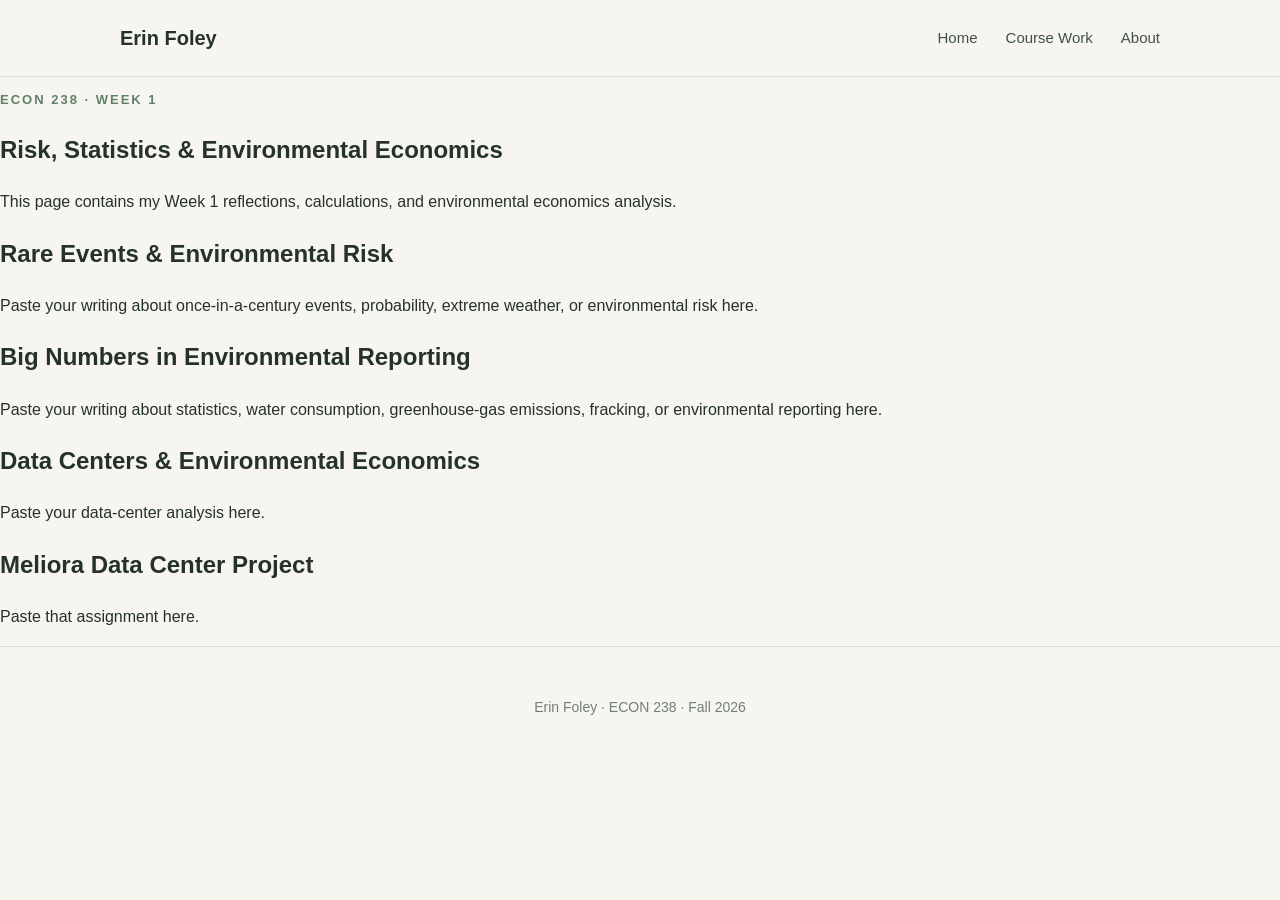
==== week1.html @ 5ec16587 "Create week1.html" ====
<!DOCTYPE html>
<html lang="en">
<head>
    <meta charset="UTF-8">
    <meta name="viewport" content="width=device-width, initial-scale=1.0">
    <title>Week 1 | ECON 238 Portfolio</title>
    <link rel="stylesheet" href="style.css">
</head>

<body>

<header>
    <nav class="navbar">
        <div class="logo">Erin Foley</div>

        <div class="nav-links">
            <a href="index.html">Home</a>
            <a href="index.html#work">Course Work</a>
            <a href="index.html#about">About</a>
        </div>
    </nav>
</header>

<main class="week-page">

    <section class="week-header">
        <p class="course-label">ECON 238 · WEEK 1</p>

        <h1>Risk, Statistics & Environmental Economics</h1>

        <p>
            This page contains my Week 1 reflections, calculations,
            and environmental economics analysis.
        </p>
    </section>


    <section class="assignment-section">

        <h2>Rare Events & Environmental Risk</h2>

        <p>
            Paste your writing about once-in-a-century events,
            probability, extreme weather, or environmental risk here.
        </p>

    </section>


    <section class="assignment-section" id="big-numbers">

        <h2>Big Numbers in Environmental Reporting</h2>

        <p>
            Paste your writing about statistics, water consumption,
            greenhouse-gas emissions, fracking, or environmental
            reporting here.
        </p>

    </section>


    <section class="assignment-section" id="data-centers">

        <h2>Data Centers & Environmental Economics</h2>

        <p>
            Paste your data-center analysis here.
        </p>

    </section>


    <section class="assignment-section">

        <h2>Meliora Data Center Project</h2>

        <p>
            Paste that assignment here.
        </p>

    </section>

</main>


<footer>
    <p>Erin Foley · ECON 238 · Fall 2026</p>
</footer>

</body>
</html>
---- style.css ----
/* ---------- BASIC SETUP ---------- */

* {
    box-sizing: border-box;
}

html {
    scroll-behavior: smooth;
}

body {
    margin: 0;
    font-family: Arial, Helvetica, sans-serif;
    background-color: #f7f5ef;
    color: #24322a;
    line-height: 1.6;
}


/* ---------- NAVIGATION ---------- */

header {
    border-bottom: 1px solid #d9ddd5;
    background-color: #f7f5ef;
}

.navbar {
    max-width: 1100px;
    margin: auto;
    padding: 22px 30px;

    display: flex;
    justify-content: space-between;
    align-items: center;
}

.logo {
    font-size: 20px;
    font-weight: bold;
}

.nav-links {
    display: flex;
    gap: 28px;
}

.nav-links a {
    text-decoration: none;
    color: #405247;
    font-size: 15px;
}

.nav-links a:hover {
    color: #1f5135;
}


/* ---------- HERO ---------- */

.hero {
    max-width: 1100px;
    margin: auto;

    padding: 120px 30px 140px 30px;
}

.course-label,
.section-label,
.card-label {
    color: #60806b;
    font-size: 13px;
    font-weight: bold;
    letter-spacing: 2px;
}

.hero h1 {
    max-width: 800px;

    margin: 15px 0 25px 0;

    font-family: Georgia, serif;
    font-size: 72px;
    line-height: 1.05;

    color: #183b29;
}

.hero h1 span {
    color: #718b76;
}

.hero-description {
    max-width: 620px;

    font-size: 20px;
    color: #57645b;

    margin-bottom: 35px;
}

.button {
    display: inline-block;

    background-color: #28533b;
    color: white;

    padding: 13px 24px;

    border-radius: 6px;

    text-decoration: none;
}

.button:hover {
    background-color: #183b29;
}


/* ---------- COURSE WORK ---------- */

.work-section {
    background-color: #eef1e9;

    padding: 100px 30px;
}

.work-section > h2,
.work-section > p,
.card-grid {
    max-width: 1100px;
    margin-left: auto;
    margin-right: auto;
}

.work-section h2,
.about-section h2 {
    font-family: Georgia, serif;
    font-size: 42px;
    color: #183b29;

    margin-top: 5px;
    margin-bottom: 10px;
}

.section-description {
    color: #5e6860;
    margin-bottom: 45px;
}


/* ---------- CARDS ---------- */

.card-grid {
    display: grid;

    grid-template-columns: repeat(3, 1fr);

    gap: 22px;
}

.card {
    background-color: white;

    padding: 30px;

    border-radius: 10px;

    border: 1px solid #dfe4dc;

    transition: transform 0.2s ease;
}

.card:hover {
    transform: translateY(-4px);
}

.card h3 {
    font-family: Georgia, serif;

    font-size: 24px;
    line-height: 1.25;

    color: #23462f;
}

.card p {
    color: #5e6860;
}

.card a {
    color: #2c6242;

    font-weight: bold;
    text-decoration: none;
}


/* ---------- ABOUT ---------- */

.about-section {
    max-width: 850px;

    margin: auto;

    padding: 110px 30px;
}

.about-section p {
    font-size: 18px;
    color: #57645b;
}


/* ---------- FOOTER ---------- */

footer {
    border-top: 1px solid #d9ddd5;

    text-align: center;

    padding: 35px;

    color: #718077;

    font-size: 14px;
}


/* ---------- MOBILE ---------- */

@media (max-width: 750px) {

    .navbar {
        flex-direction: column;
        gap: 15px;
    }

    .nav-links {
        gap: 15px;
        flex-wrap: wrap;
        justify-content: center;
    }

    .hero {
        padding-top: 80px;
    }

    .hero h1 {
        font-size: 46px;
    }

    .card-grid {
        grid-template-columns: 1fr;
    }
}
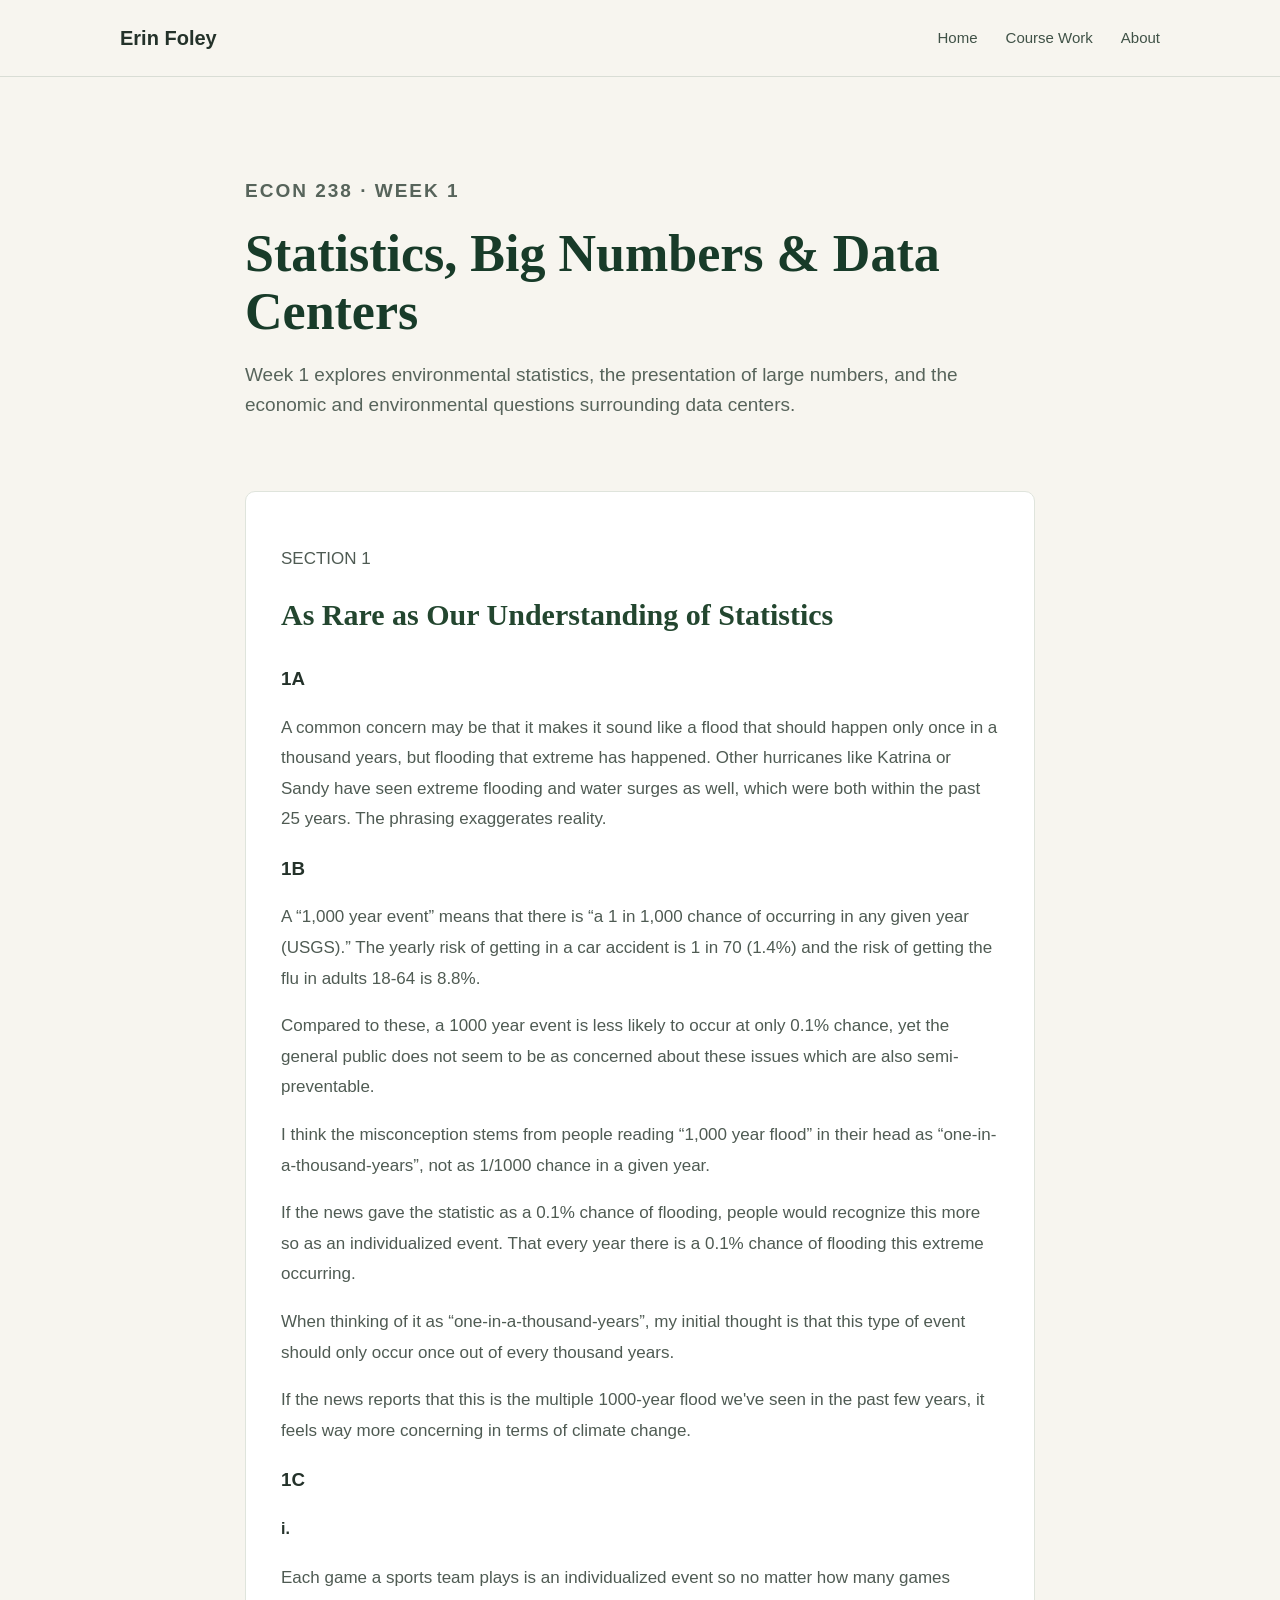
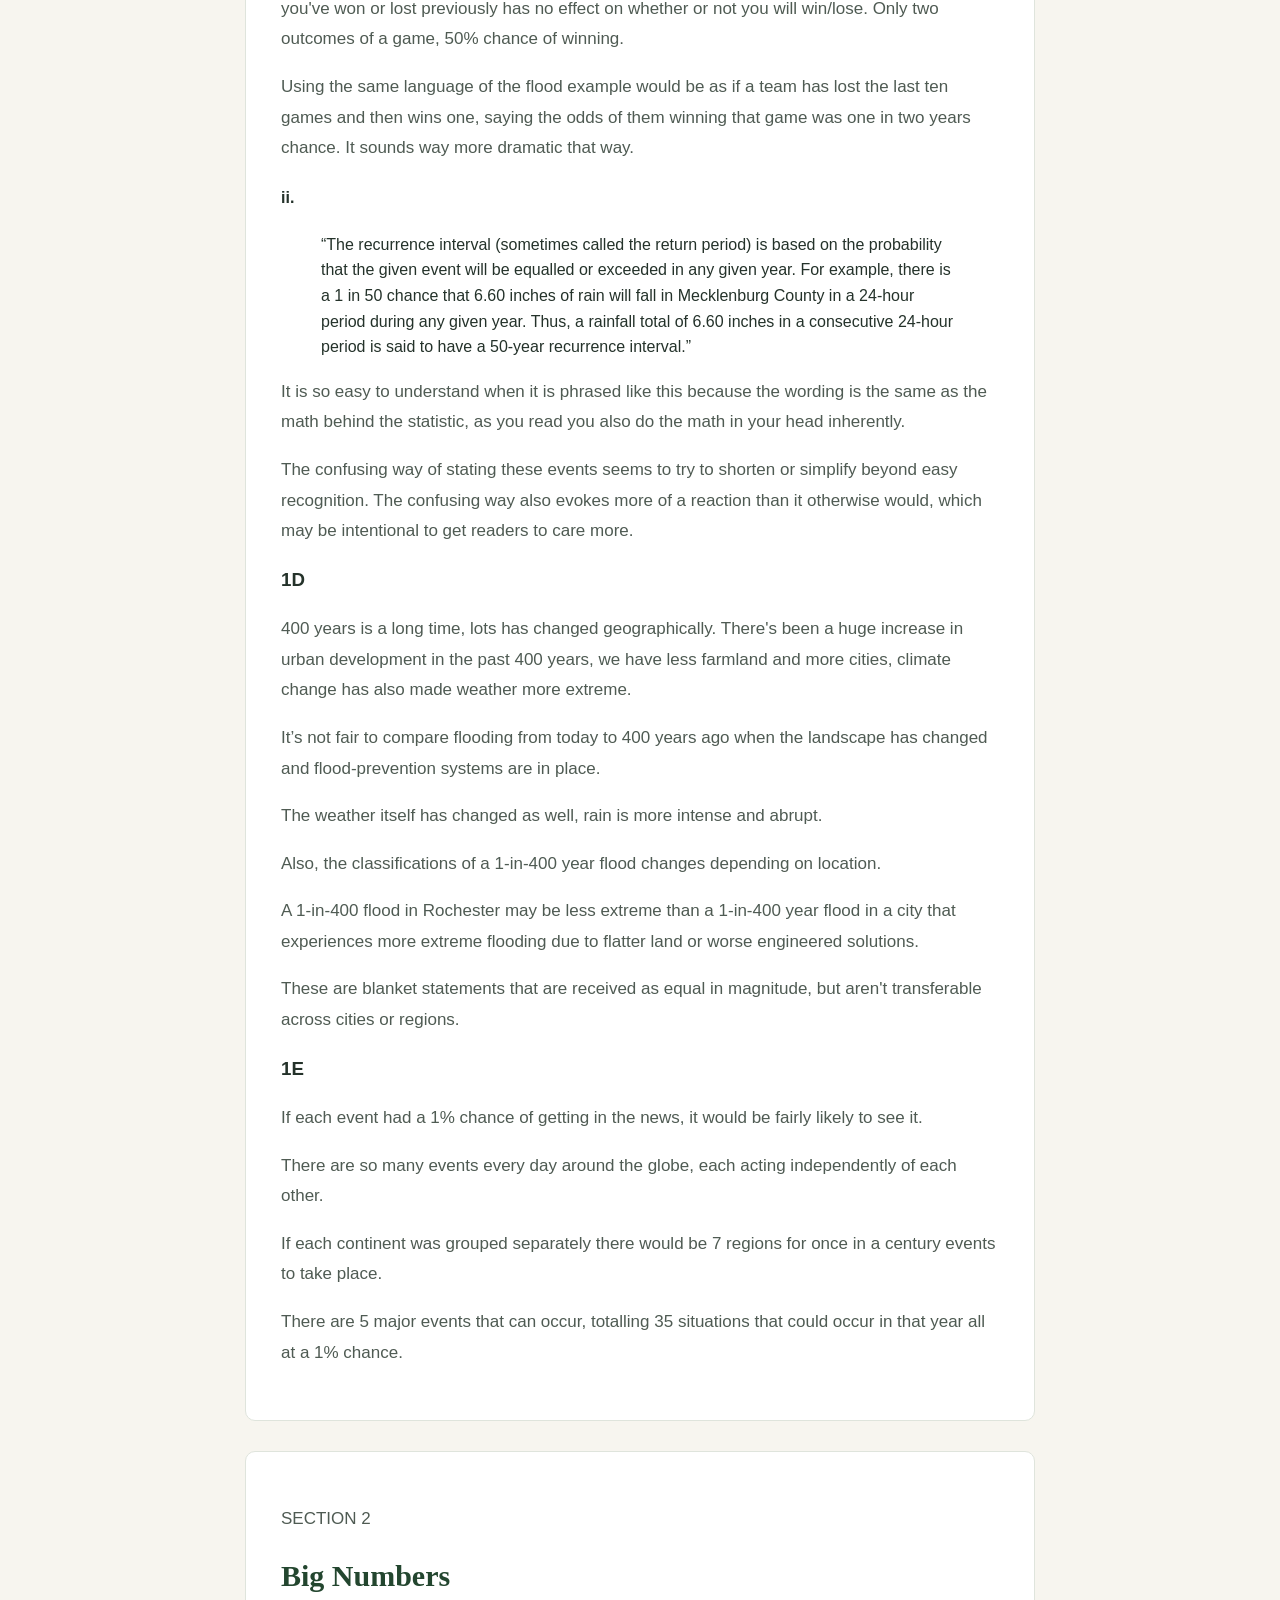
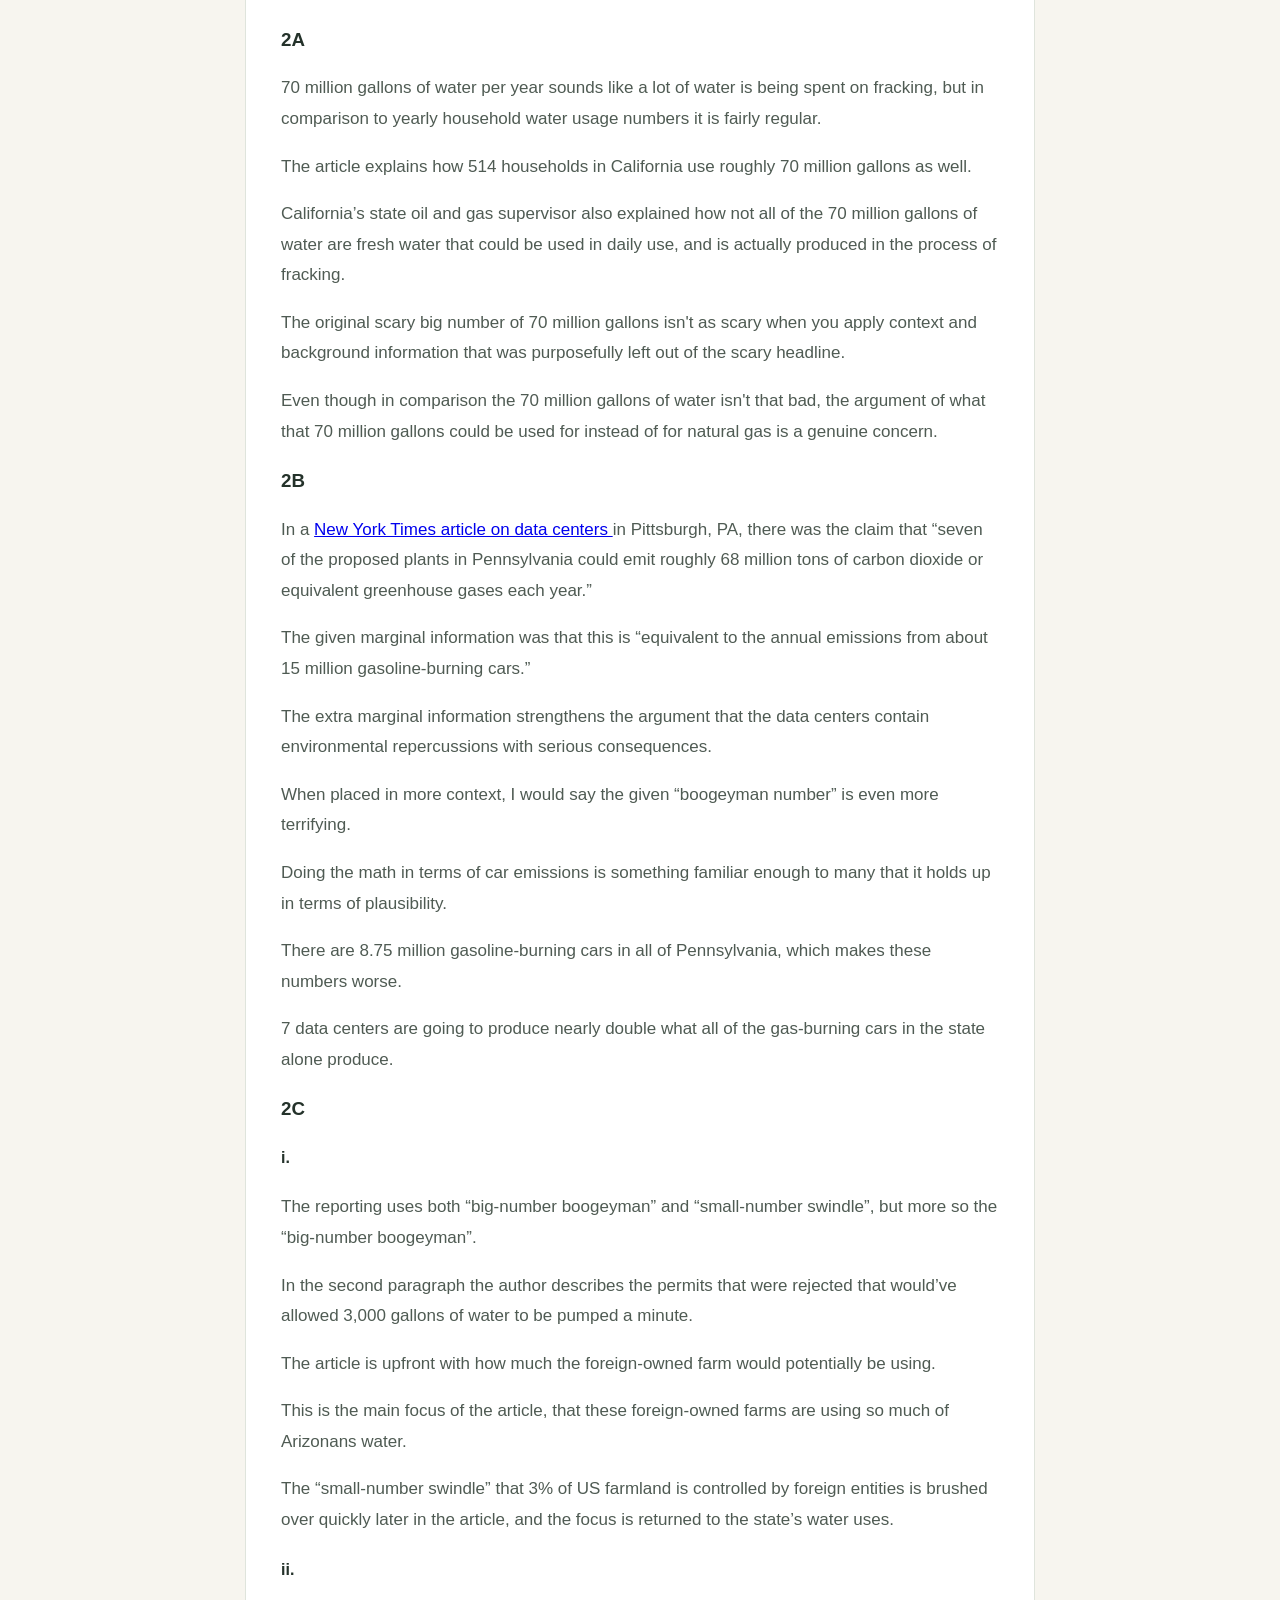
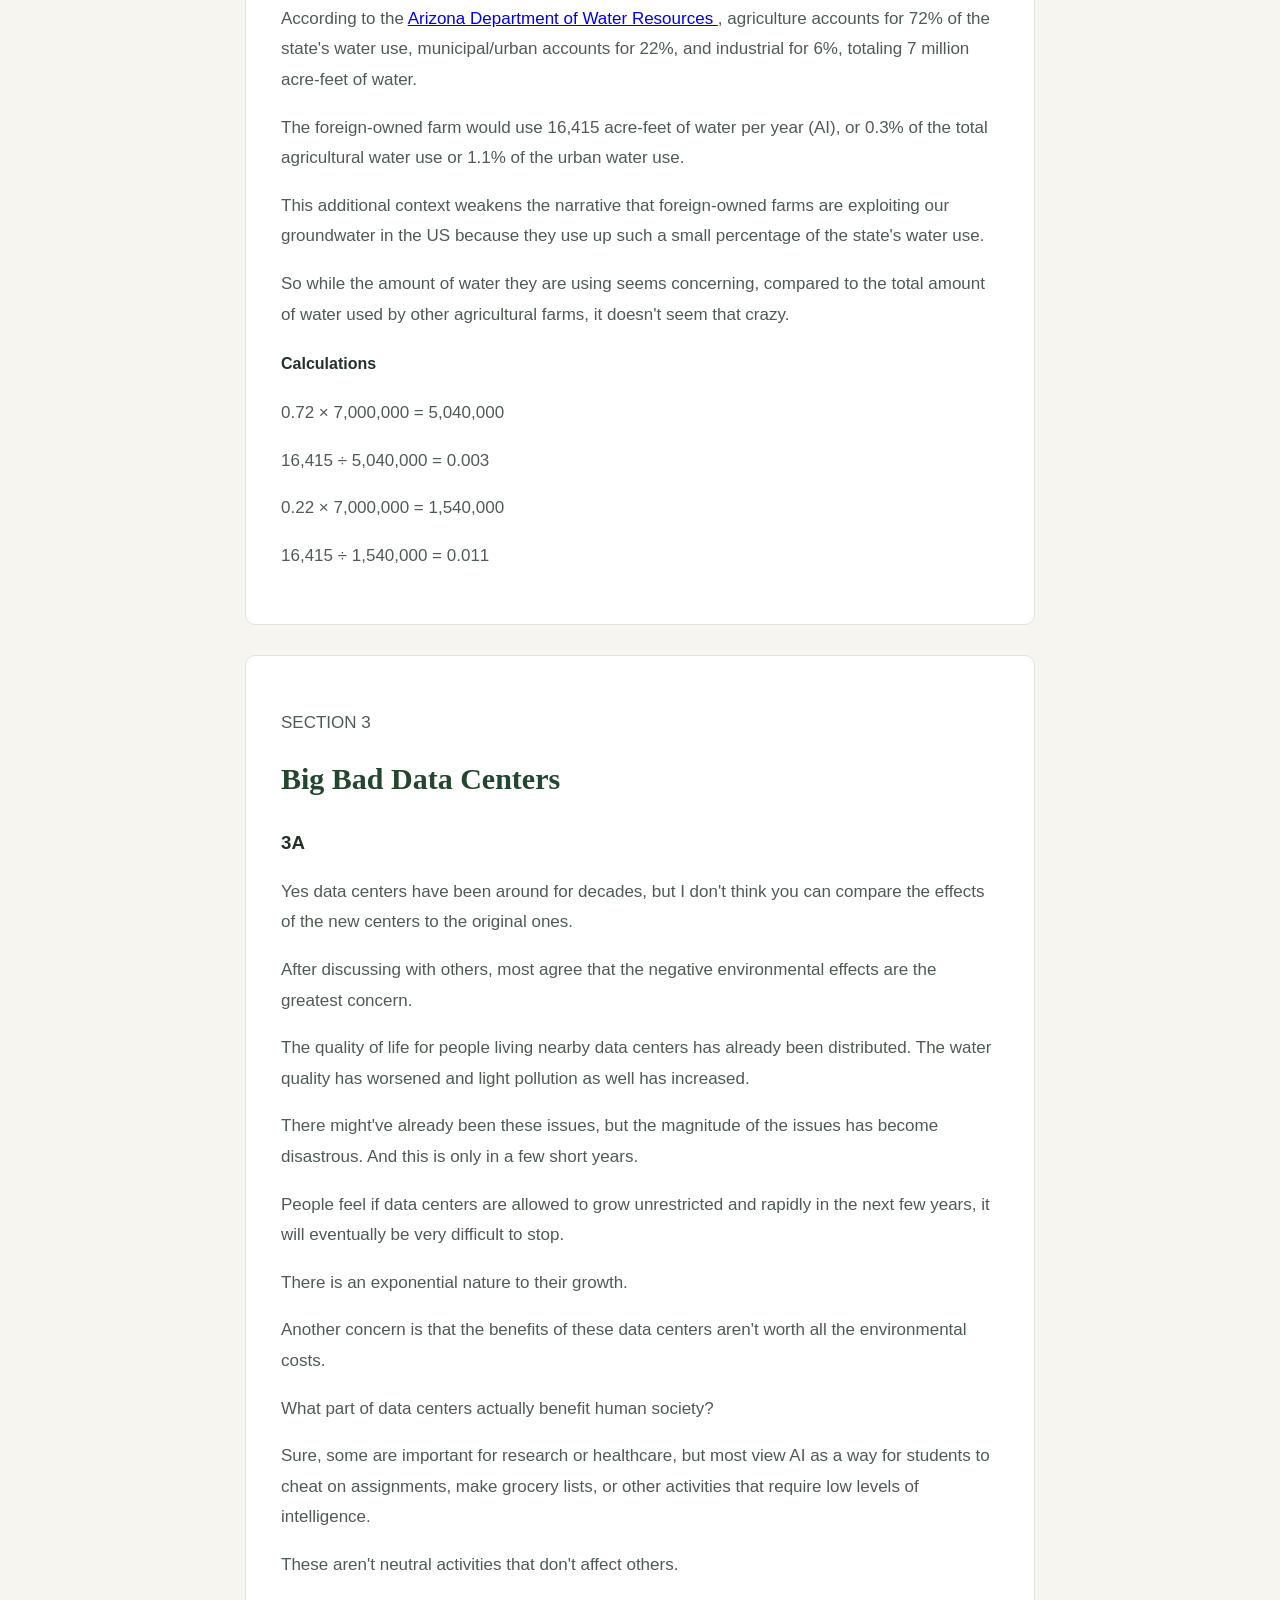
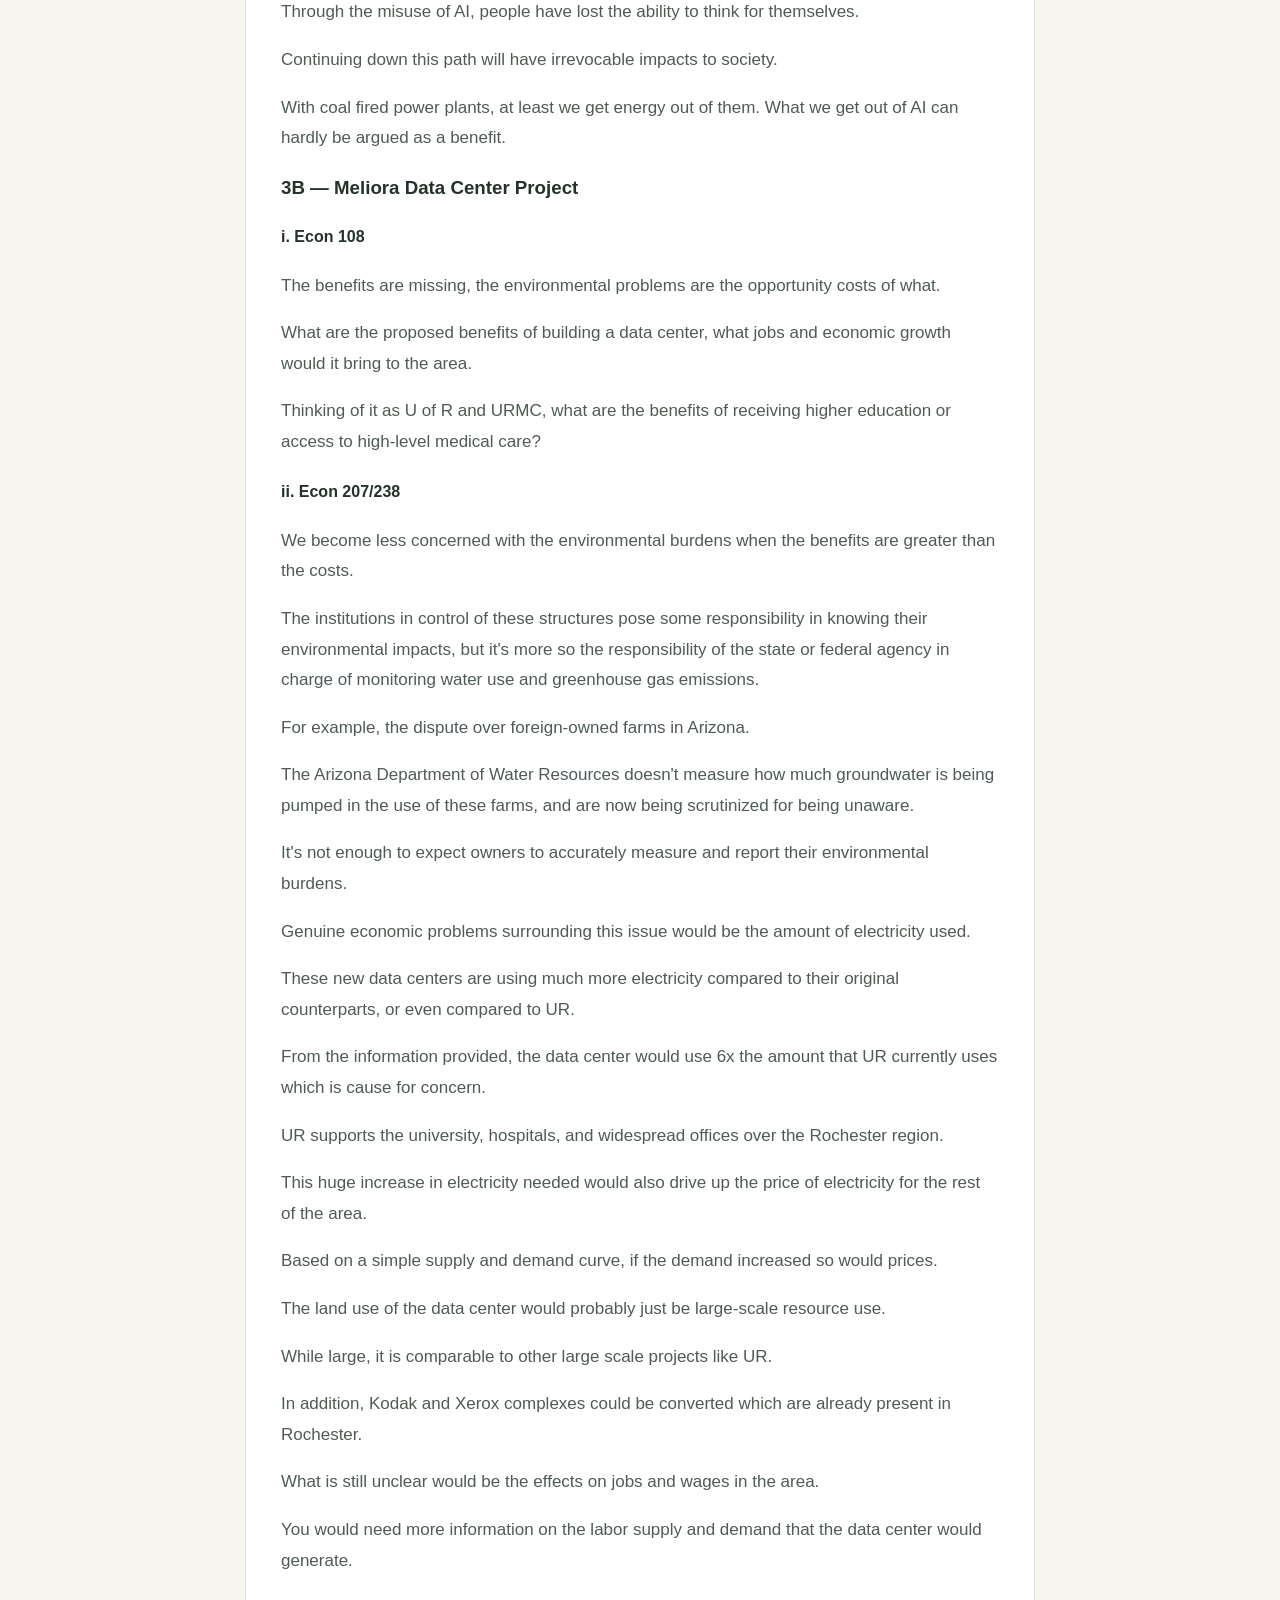
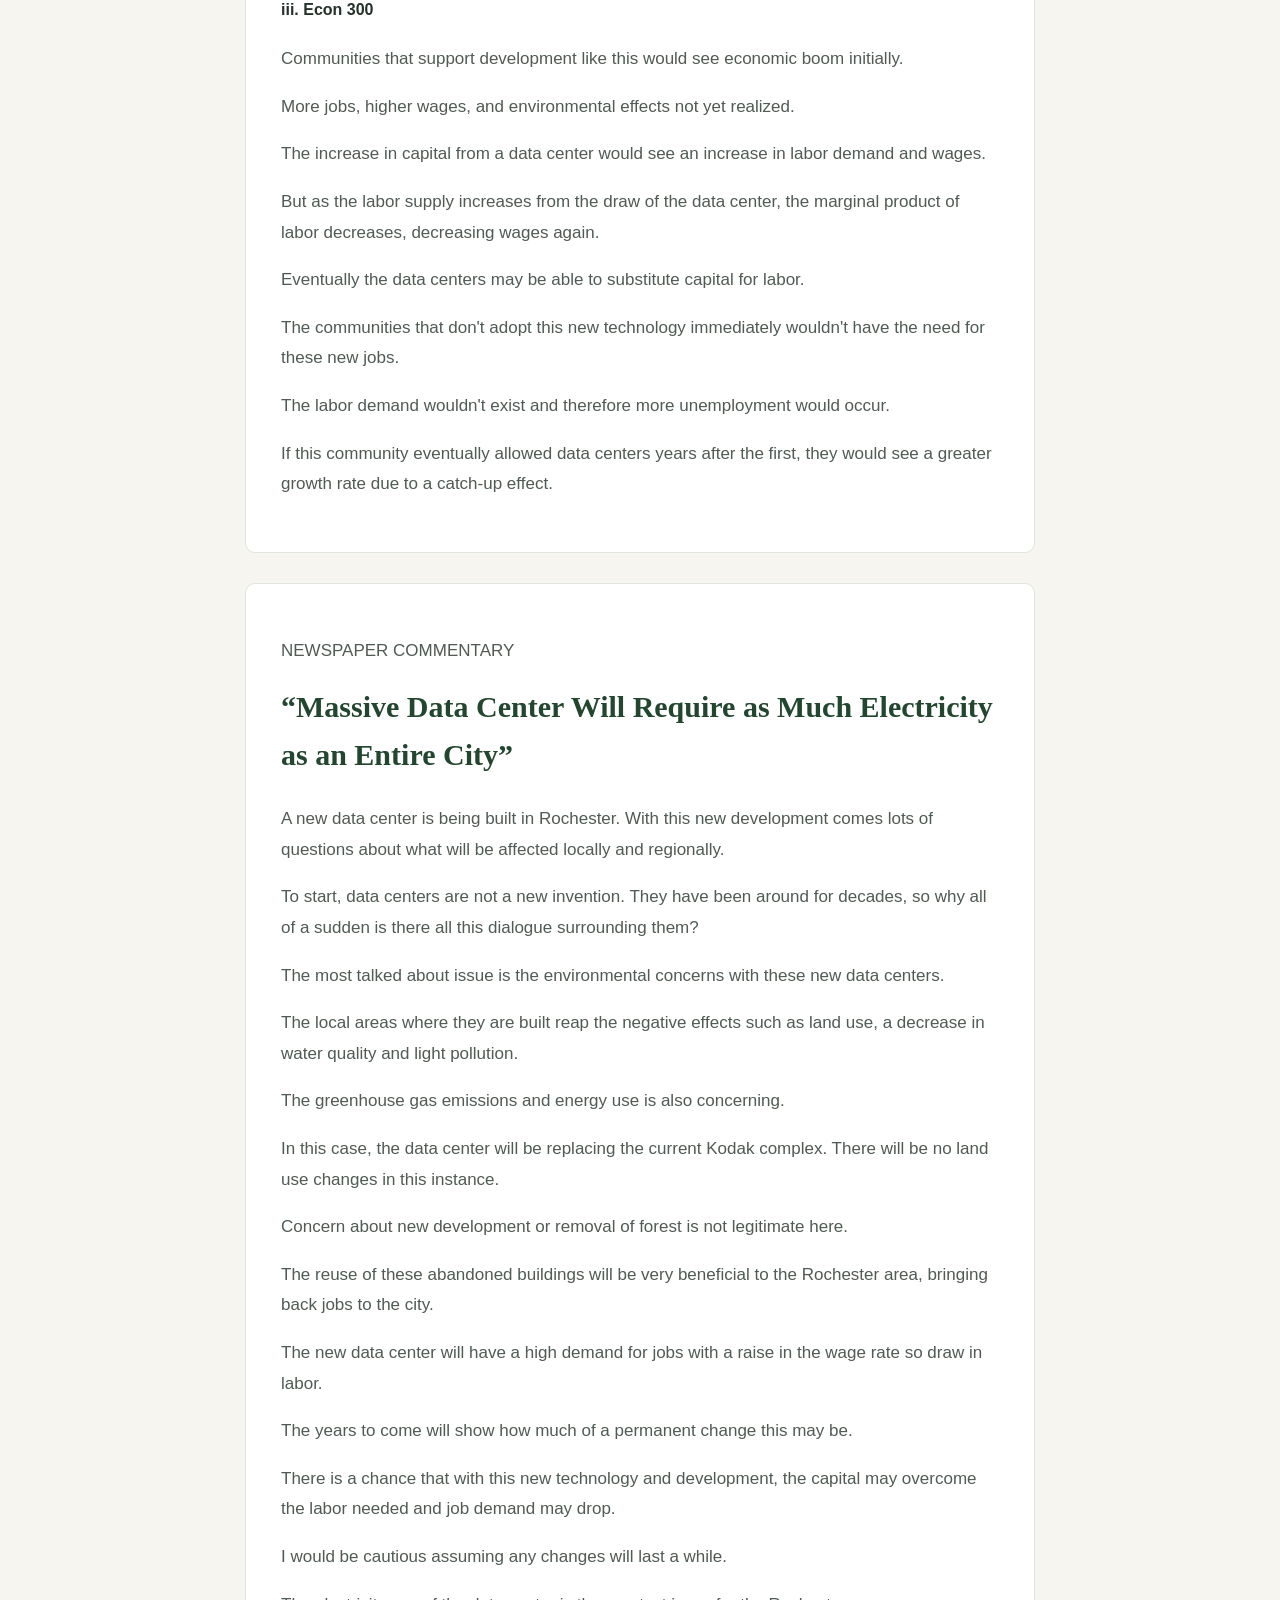
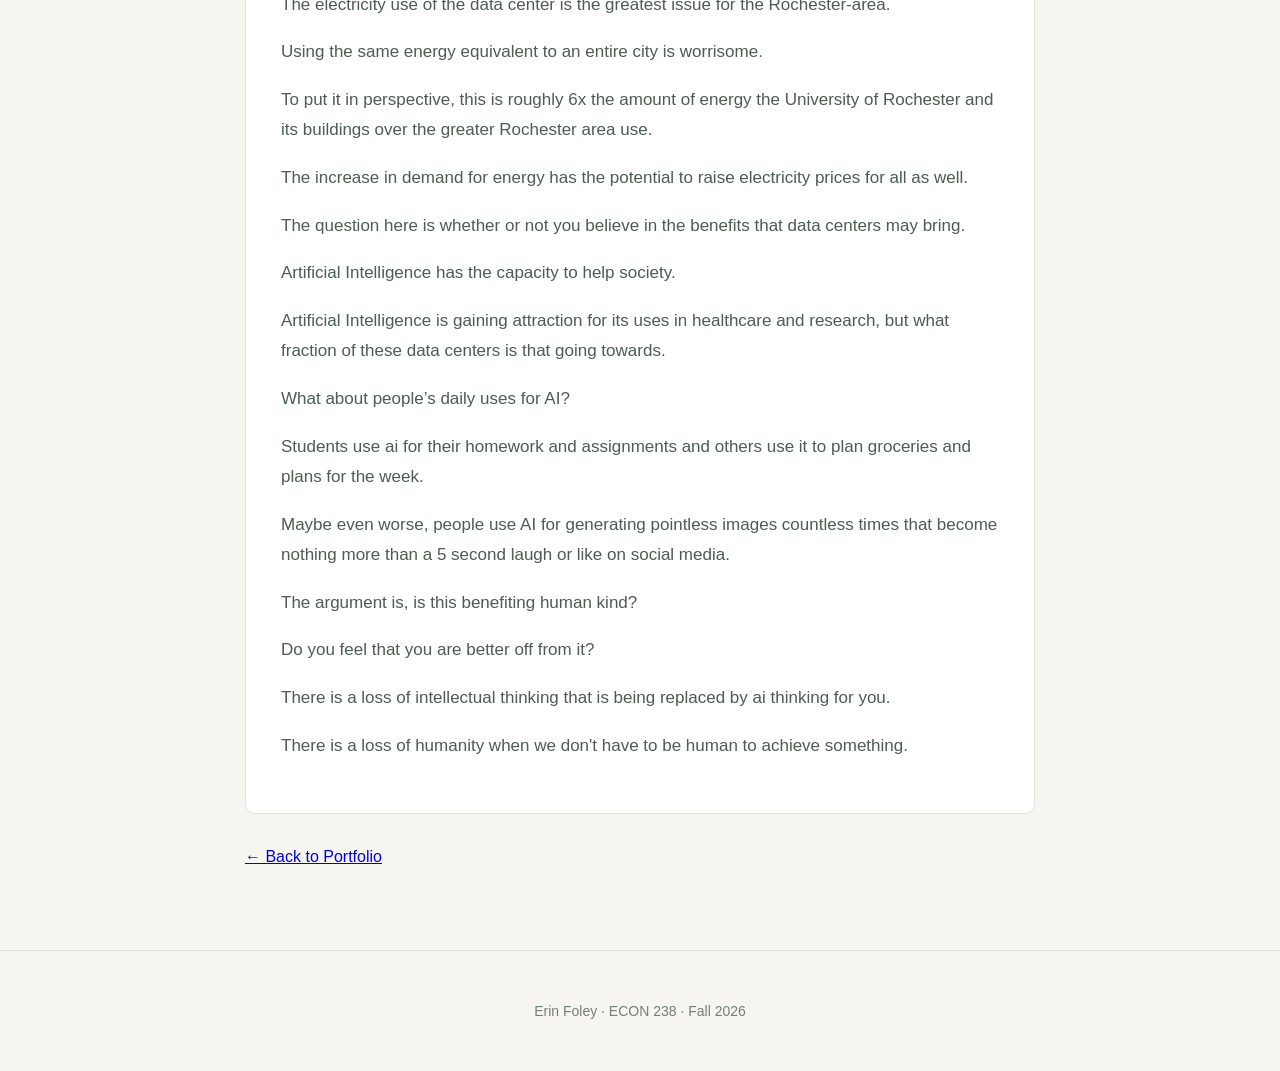
==== commit 11c47170: "week1.html" ====
--- a/week1.html
+++ b/week1.html
@@ -1,9 +1,12 @@
 <!DOCTYPE html>
 <html lang="en">
+
 <head>
     <meta charset="UTF-8">
     <meta name="viewport" content="width=device-width, initial-scale=1.0">
+
     <title>Week 1 | ECON 238 Portfolio</title>
+
     <link rel="stylesheet" href="style.css">
 </head>
 
@@ -11,81 +14,783 @@
 
 <header>
     <nav class="navbar">
-        <div class="logo">Erin Foley</div>
+
+        <div class="logo">
+            Erin Foley
+        </div>
 
         <div class="nav-links">
             <a href="index.html">Home</a>
             <a href="index.html#work">Course Work</a>
             <a href="index.html#about">About</a>
         </div>
+
     </nav>
 </header>
 
+
 <main class="week-page">
 
+    <!-- WEEK HEADER -->
+
     <section class="week-header">
-        <p class="course-label">ECON 238 · WEEK 1</p>
-
-        <h1>Risk, Statistics & Environmental Economics</h1>
-
-        <p>
-            This page contains my Week 1 reflections, calculations,
-            and environmental economics analysis.
-        </p>
+
+        <p class="course-label">
+            ECON 238 · WEEK 1
+        </p>
+
+        <h1>
+            Statistics, Big Numbers & Data Centers
+        </h1>
+
+        <p>
+            Week 1 explores environmental statistics, the presentation of
+            large numbers, and the economic and environmental questions
+            surrounding data centers.
+        </p>
+
     </section>
 
 
-    <section class="assignment-section">
-
-        <h2>Rare Events & Environmental Risk</h2>
-
-        <p>
-            Paste your writing about once-in-a-century events,
-            probability, extreme weather, or environmental risk here.
+    <!-- SECTION 1 -->
+
+    <section class="assignment-section" id="section-1">
+
+        <p class="assignment-label">SECTION 1</p>
+
+        <h2>
+            As Rare as Our Understanding of Statistics
+        </h2>
+
+
+        <h3>1A</h3>
+
+        <p>
+            A common concern may be that it makes it sound like a flood that
+            should happen only once in a thousand years, but flooding that
+            extreme has happened. Other hurricanes like Katrina or Sandy have
+            seen extreme flooding and water surges as well, which were both
+            within the past 25 years. The phrasing exaggerates reality.
+        </p>
+
+
+        <h3>1B</h3>
+
+        <p>
+            A “1,000 year event” means that there is “a 1 in 1,000 chance of
+            occurring in any given year (USGS).” The yearly risk of getting in
+            a car accident is 1 in 70 (1.4%) and the risk of getting the flu in
+            adults 18-64 is 8.8%.
+        </p>
+
+        <p>
+            Compared to these, a 1000 year event is less likely to occur at
+            only 0.1% chance, yet the general public does not seem to be as
+            concerned about these issues which are also semi-preventable.
+        </p>
+
+        <p>
+            I think the misconception stems from people reading “1,000 year
+            flood” in their head as “one-in-a-thousand-years”, not as 1/1000
+            chance in a given year.
+        </p>
+
+        <p>
+            If the news gave the statistic as a 0.1% chance of flooding, people
+            would recognize this more so as an individualized event. That every
+            year there is a 0.1% chance of flooding this extreme occurring.
+        </p>
+
+        <p>
+            When thinking of it as “one-in-a-thousand-years”, my initial
+            thought is that this type of event should only occur once out of
+            every thousand years.
+        </p>
+
+        <p>
+            If the news reports that this is the multiple 1000-year flood we've
+            seen in the past few years, it feels way more concerning in terms
+            of climate change.
+        </p>
+
+
+        <h3>1C</h3>
+
+
+        <h4>i.</h4>
+
+        <p>
+            Each game a sports team plays is an individualized event so no
+            matter how many games you've won or lost previously has no effect
+            on whether or not you will win/lose. Only two outcomes of a game,
+            50% chance of winning.
+        </p>
+
+        <p>
+            Using the same language of the flood example would be as if a team
+            has lost the last ten games and then wins one, saying the odds of
+            them winning that game was one in two years chance. It sounds way
+            more dramatic that way.
+        </p>
+
+
+        <h4>ii.</h4>
+
+        <blockquote>
+            “The recurrence interval (sometimes called the return period) is
+            based on the probability that the given event will be equalled or
+            exceeded in any given year. For example, there is a 1 in 50 chance
+            that 6.60 inches of rain will fall in Mecklenburg County in a
+            24-hour period during any given year. Thus, a rainfall total of
+            6.60 inches in a consecutive 24-hour period is said to have a
+            50-year recurrence interval.”
+        </blockquote>
+
+        <p>
+            It is so easy to understand when it is phrased like this because
+            the wording is the same as the math behind the statistic, as you
+            read you also do the math in your head inherently.
+        </p>
+
+        <p>
+            The confusing way of stating these events seems to try to shorten
+            or simplify beyond easy recognition. The confusing way also evokes
+            more of a reaction than it otherwise would, which may be
+            intentional to get readers to care more.
+        </p>
+
+
+        <h3>1D</h3>
+
+        <p>
+            400 years is a long time, lots has changed geographically. There's
+            been a huge increase in urban development in the past 400 years,
+            we have less farmland and more cities, climate change has also made
+            weather more extreme.
+        </p>
+
+        <p>
+            It’s not fair to compare flooding from today to 400 years ago when
+            the landscape has changed and flood-prevention systems are in
+            place.
+        </p>
+
+        <p>
+            The weather itself has changed as well, rain is more intense and
+            abrupt.
+        </p>
+
+        <p>
+            Also, the classifications of a 1-in-400 year flood changes
+            depending on location.
+        </p>
+
+        <p>
+            A 1-in-400 flood in Rochester may be less extreme than a 1-in-400
+            year flood in a city that experiences more extreme flooding due to
+            flatter land or worse engineered solutions.
+        </p>
+
+        <p>
+            These are blanket statements that are received as equal in
+            magnitude, but aren't transferable across cities or regions.
+        </p>
+
+
+        <h3>1E</h3>
+
+        <p>
+            If each event had a 1% chance of getting in the news, it would be
+            fairly likely to see it.
+        </p>
+
+        <p>
+            There are so many events every day around the globe, each acting
+            independently of each other.
+        </p>
+
+        <p>
+            If each continent was grouped separately there would be 7 regions
+            for once in a century events to take place.
+        </p>
+
+        <p>
+            There are 5 major events that can occur, totalling 35 situations
+            that could occur in that year all at a 1% chance.
         </p>
 
     </section>
 
 
+    <!-- SECTION 2 -->
+
     <section class="assignment-section" id="big-numbers">
 
-        <h2>Big Numbers in Environmental Reporting</h2>
-
-        <p>
-            Paste your writing about statistics, water consumption,
-            greenhouse-gas emissions, fracking, or environmental
-            reporting here.
-        </p>
+        <p class="assignment-label">SECTION 2</p>
+
+        <h2>
+            Big Numbers
+        </h2>
+
+
+        <h3>2A</h3>
+
+        <p>
+            70 million gallons of water per year sounds like a lot of water is
+            being spent on fracking, but in comparison to yearly household
+            water usage numbers it is fairly regular.
+        </p>
+
+        <p>
+            The article explains how 514 households in California use roughly
+            70 million gallons as well.
+        </p>
+
+        <p>
+            California’s state oil and gas supervisor also explained how not
+            all of the 70 million gallons of water are fresh water that could
+            be used in daily use, and is actually produced in the process of
+            fracking.
+        </p>
+
+        <p>
+            The original scary big number of 70 million gallons isn't as scary
+            when you apply context and background information that was
+            purposefully left out of the scary headline.
+        </p>
+
+        <p>
+            Even though in comparison the 70 million gallons of water isn't
+            that bad, the argument of what that 70 million gallons could be
+            used for instead of for natural gas is a genuine concern.
+        </p>
+
+
+        <h3>2B</h3>
+
+        <p>
+            In a
+            <a href="https://www.nytimes.com/2026/08/31/climate/pennsylvanias-ai-gold-rush-meets-second-thoughts.html?searchResultPosition=3"
+               target="_blank"
+               rel="noopener noreferrer">
+                New York Times article on data centers
+            </a>
+            in Pittsburgh, PA, there was the claim that “seven of the proposed
+            plants in Pennsylvania could emit roughly 68 million tons of
+            carbon dioxide or equivalent greenhouse gases each year.”
+        </p>
+
+        <p>
+            The given marginal information was that this is “equivalent to the
+            annual emissions from about 15 million gasoline-burning cars.”
+        </p>
+
+        <p>
+            The extra marginal information strengthens the argument that the
+            data centers contain environmental repercussions with serious
+            consequences.
+        </p>
+
+        <p>
+            When placed in more context, I would say the given “boogeyman
+            number” is even more terrifying.
+        </p>
+
+        <p>
+            Doing the math in terms of car emissions is something familiar
+            enough to many that it holds up in terms of plausibility.
+        </p>
+
+        <p>
+            There are 8.75 million gasoline-burning cars in all of
+            Pennsylvania, which makes these numbers worse.
+        </p>
+
+        <p>
+            7 data centers are going to produce nearly double what all of the
+            gas-burning cars in the state alone produce.
+        </p>
+
+
+        <h3>2C</h3>
+
+
+        <h4>i.</h4>
+
+        <p>
+            The reporting uses both “big-number boogeyman” and “small-number
+            swindle”, but more so the “big-number boogeyman”.
+        </p>
+
+        <p>
+            In the second paragraph the author describes the permits that were
+            rejected that would’ve allowed 3,000 gallons of water to be pumped
+            a minute.
+        </p>
+
+        <p>
+            The article is upfront with how much the foreign-owned farm would
+            potentially be using.
+        </p>
+
+        <p>
+            This is the main focus of the article, that these foreign-owned
+            farms are using so much of Arizonans water.
+        </p>
+
+        <p>
+            The “small-number swindle” that 3% of US farmland is controlled by
+            foreign entities is brushed over quickly later in the article, and
+            the focus is returned to the state’s water uses.
+        </p>
+
+
+        <h4>ii.</h4>
+
+        <p>
+            According to the
+            <a href="https://www.arizonawaterfacts.com/water-your-facts"
+               target="_blank"
+               rel="noopener noreferrer">
+                Arizona Department of Water Resources
+            </a>,
+            agriculture accounts for 72% of the state's water use,
+            municipal/urban accounts for 22%, and industrial for 6%, totaling
+            7 million acre-feet of water.
+        </p>
+
+        <p>
+            The foreign-owned farm would use 16,415 acre-feet of water per
+            year (AI), or 0.3% of the total agricultural water use or 1.1% of
+            the urban water use.
+        </p>
+
+        <p>
+            This additional context weakens the narrative that foreign-owned
+            farms are exploiting our groundwater in the US because they use up
+            such a small percentage of the state's water use.
+        </p>
+
+        <p>
+            So while the amount of water they are using seems concerning,
+            compared to the total amount of water used by other agricultural
+            farms, it doesn't seem that crazy.
+        </p>
+
+
+        <div class="calculation-box">
+
+            <h4>Calculations</h4>
+
+            <p>
+                0.72 × 7,000,000 = 5,040,000
+            </p>
+
+            <p>
+                16,415 ÷ 5,040,000 = 0.003
+            </p>
+
+            <p>
+                0.22 × 7,000,000 = 1,540,000
+            </p>
+
+            <p>
+                16,415 ÷ 1,540,000 = 0.011
+            </p>
+
+        </div>
 
     </section>
 
 
+    <!-- SECTION 3 -->
+
     <section class="assignment-section" id="data-centers">
 
-        <h2>Data Centers & Environmental Economics</h2>
-
-        <p>
-            Paste your data-center analysis here.
+        <p class="assignment-label">SECTION 3</p>
+
+        <h2>
+            Big Bad Data Centers
+        </h2>
+
+
+        <h3>3A</h3>
+
+        <p>
+            Yes data centers have been around for decades, but I don't think
+            you can compare the effects of the new centers to the original
+            ones.
+        </p>
+
+        <p>
+            After discussing with others, most agree that the negative
+            environmental effects are the greatest concern.
+        </p>
+
+        <p>
+            The quality of life for people living nearby data centers has
+            already been distributed. The water quality has worsened and light
+            pollution as well has increased.
+        </p>
+
+        <p>
+            There might've already been these issues, but the magnitude of the
+            issues has become disastrous. And this is only in a few short
+            years.
+        </p>
+
+        <p>
+            People feel if data centers are allowed to grow unrestricted and
+            rapidly in the next few years, it will eventually be very
+            difficult to stop.
+        </p>
+
+        <p>
+            There is an exponential nature to their growth.
+        </p>
+
+        <p>
+            Another concern is that the benefits of these data centers aren't
+            worth all the environmental costs.
+        </p>
+
+        <p>
+            What part of data centers actually benefit human society?
+        </p>
+
+        <p>
+            Sure, some are important for research or healthcare, but most view
+            AI as a way for students to cheat on assignments, make grocery
+            lists, or other activities that require low levels of intelligence.
+        </p>
+
+        <p>
+            These aren't neutral activities that don't affect others.
+        </p>
+
+        <p>
+            Through the misuse of AI, people have lost the ability to think for
+            themselves.
+        </p>
+
+        <p>
+            Continuing down this path will have irrevocable impacts to society.
+        </p>
+
+        <p>
+            With coal fired power plants, at least we get energy out of them.
+            What we get out of AI can hardly be argued as a benefit.
+        </p>
+
+
+        <h3>3B — Meliora Data Center Project</h3>
+
+
+        <h4>i. Econ 108</h4>
+
+        <p>
+            The benefits are missing, the environmental problems are the
+            opportunity costs of what.
+        </p>
+
+        <p>
+            What are the proposed benefits of building a data center, what jobs
+            and economic growth would it bring to the area.
+        </p>
+
+        <p>
+            Thinking of it as U of R and URMC, what are the benefits of
+            receiving higher education or access to high-level medical care?
+        </p>
+
+
+        <h4>ii. Econ 207/238</h4>
+
+        <p>
+            We become less concerned with the environmental burdens when the
+            benefits are greater than the costs.
+        </p>
+
+        <p>
+            The institutions in control of these structures pose some
+            responsibility in knowing their environmental impacts, but it's
+            more so the responsibility of the state or federal agency in
+            charge of monitoring water use and greenhouse gas emissions.
+        </p>
+
+        <p>
+            For example, the dispute over foreign-owned farms in Arizona.
+        </p>
+
+        <p>
+            The Arizona Department of Water Resources doesn't measure how much
+            groundwater is being pumped in the use of these farms, and are now
+            being scrutinized for being unaware.
+        </p>
+
+        <p>
+            It's not enough to expect owners to accurately measure and report
+            their environmental burdens.
+        </p>
+
+        <p>
+            Genuine economic problems surrounding this issue would be the
+            amount of electricity used.
+        </p>
+
+        <p>
+            These new data centers are using much more electricity compared to
+            their original counterparts, or even compared to UR.
+        </p>
+
+        <p>
+            From the information provided, the data center would use 6x the
+            amount that UR currently uses which is cause for concern.
+        </p>
+
+        <p>
+            UR supports the university, hospitals, and widespread offices over
+            the Rochester region.
+        </p>
+
+        <p>
+            This huge increase in electricity needed would also drive up the
+            price of electricity for the rest of the area.
+        </p>
+
+        <p>
+            Based on a simple supply and demand curve, if the demand increased
+            so would prices.
+        </p>
+
+        <p>
+            The land use of the data center would probably just be large-scale
+            resource use.
+        </p>
+
+        <p>
+            While large, it is comparable to other large scale projects like
+            UR.
+        </p>
+
+        <p>
+            In addition, Kodak and Xerox complexes could be converted which
+            are already present in Rochester.
+        </p>
+
+        <p>
+            What is still unclear would be the effects on jobs and wages in the
+            area.
+        </p>
+
+        <p>
+            You would need more information on the labor supply and demand that
+            the data center would generate.
+        </p>
+
+
+        <h4>iii. Econ 300</h4>
+
+        <p>
+            Communities that support development like this would see economic
+            boom initially.
+        </p>
+
+        <p>
+            More jobs, higher wages, and environmental effects not yet
+            realized.
+        </p>
+
+        <p>
+            The increase in capital from a data center would see an increase
+            in labor demand and wages.
+        </p>
+
+        <p>
+            But as the labor supply increases from the draw of the data center,
+            the marginal product of labor decreases, decreasing wages again.
+        </p>
+
+        <p>
+            Eventually the data centers may be able to substitute capital for
+            labor.
+        </p>
+
+        <p>
+            The communities that don't adopt this new technology immediately
+            wouldn't have the need for these new jobs.
+        </p>
+
+        <p>
+            The labor demand wouldn't exist and therefore more unemployment
+            would occur.
+        </p>
+
+        <p>
+            If this community eventually allowed data centers years after the
+            first, they would see a greater growth rate due to a catch-up
+            effect.
         </p>
 
     </section>
 
 
-    <section class="assignment-section">
-
-        <h2>Meliora Data Center Project</h2>
-
-        <p>
-            Paste that assignment here.
+    <!-- NEWSPAPER COMMENTARY -->
+
+    <section class="assignment-section" id="newspaper-commentary">
+
+        <p class="assignment-label">NEWSPAPER COMMENTARY</p>
+
+        <h2>
+            “Massive Data Center Will Require as Much Electricity as an Entire City”
+        </h2>
+
+        <p>
+            A new data center is being built in Rochester. With this new
+            development comes lots of questions about what will be affected
+            locally and regionally.
+        </p>
+
+        <p>
+            To start, data centers are not a new invention. They have been
+            around for decades, so why all of a sudden is there all this
+            dialogue surrounding them?
+        </p>
+
+        <p>
+            The most talked about issue is the environmental concerns with
+            these new data centers.
+        </p>
+
+        <p>
+            The local areas where they are built reap the negative effects
+            such as land use, a decrease in water quality and light pollution.
+        </p>
+
+        <p>
+            The greenhouse gas emissions and energy use is also concerning.
+        </p>
+
+        <p>
+            In this case, the data center will be replacing the current Kodak
+            complex. There will be no land use changes in this instance.
+        </p>
+
+        <p>
+            Concern about new development or removal of forest is not
+            legitimate here.
+        </p>
+
+        <p>
+            The reuse of these abandoned buildings will be very beneficial to
+            the Rochester area, bringing back jobs to the city.
+        </p>
+
+        <p>
+            The new data center will have a high demand for jobs with a raise
+            in the wage rate so draw in labor.
+        </p>
+
+        <p>
+            The years to come will show how much of a permanent change this may
+            be.
+        </p>
+
+        <p>
+            There is a chance that with this new technology and development,
+            the capital may overcome the labor needed and job demand may drop.
+        </p>
+
+        <p>
+            I would be cautious assuming any changes will last a while.
+        </p>
+
+        <p>
+            The electricity use of the data center is the greatest issue for
+            the Rochester-area.
+        </p>
+
+        <p>
+            Using the same energy equivalent to an entire city is worrisome.
+        </p>
+
+        <p>
+            To put it in perspective, this is roughly 6x the amount of energy
+            the University of Rochester and its buildings over the greater
+            Rochester area use.
+        </p>
+
+        <p>
+            The increase in demand for energy has the potential to raise
+            electricity prices for all as well.
+        </p>
+
+        <p>
+            The question here is whether or not you believe in the benefits
+            that data centers may bring.
+        </p>
+
+        <p>
+            Artificial Intelligence has the capacity to help society.
+        </p>
+
+        <p>
+            Artificial Intelligence is gaining attraction for its uses in
+            healthcare and research, but what fraction of these data centers is
+            that going towards.
+        </p>
+
+        <p>
+            What about people’s daily uses for AI?
+        </p>
+
+        <p>
+            Students use ai for their homework and assignments and others use
+            it to plan groceries and plans for the week.
+        </p>
+
+        <p>
+            Maybe even worse, people use AI for generating pointless images
+            countless times that become nothing more than a 5 second laugh or
+            like on social media.
+        </p>
+
+        <p>
+            The argument is, is this benefiting human kind?
+        </p>
+
+        <p>
+            Do you feel that you are better off from it?
+        </p>
+
+        <p>
+            There is a loss of intellectual thinking that is being replaced by
+            ai thinking for you.
+        </p>
+
+        <p>
+            There is a loss of humanity when we don't have to be human to
+            achieve something.
         </p>
 
     </section>
 
+
+    <div class="back-home">
+
+        <a href="index.html">
+            ← Back to Portfolio
+        </a>
+
+    </div>
+
 </main>
 
 
 <footer>
-    <p>Erin Foley · ECON 238 · Fall 2026</p>
+    <p>
+        Erin Foley · ECON 238 · Fall 2026
+    </p>
 </footer>
 
 </body>
--- a/style.css
+++ b/style.css
@@ -253,3 +253,49 @@
         grid-template-columns: 1fr;
     }
 }
+
+/* ---------- WEEK PAGES ---------- */
+
+.week-page {
+    max-width: 850px;
+    margin: auto;
+    padding: 80px 30px;
+}
+
+.week-header {
+    margin-bottom: 70px;
+}
+
+.week-header h1 {
+    font-family: Georgia, serif;
+    font-size: 52px;
+    line-height: 1.1;
+    color: #183b29;
+    margin: 10px 0 20px;
+}
+
+.week-header p {
+    font-size: 19px;
+    color: #57645b;
+}
+
+.assignment-section {
+    background-color: white;
+    padding: 35px;
+    margin-bottom: 30px;
+    border: 1px solid #dfe4dc;
+    border-radius: 10px;
+}
+
+.assignment-section h2 {
+    font-family: Georgia, serif;
+    color: #23462f;
+    font-size: 30px;
+    margin-top: 0;
+}
+
+.assignment-section p {
+    color: #4f5b53;
+    font-size: 17px;
+    line-height: 1.8;
+}
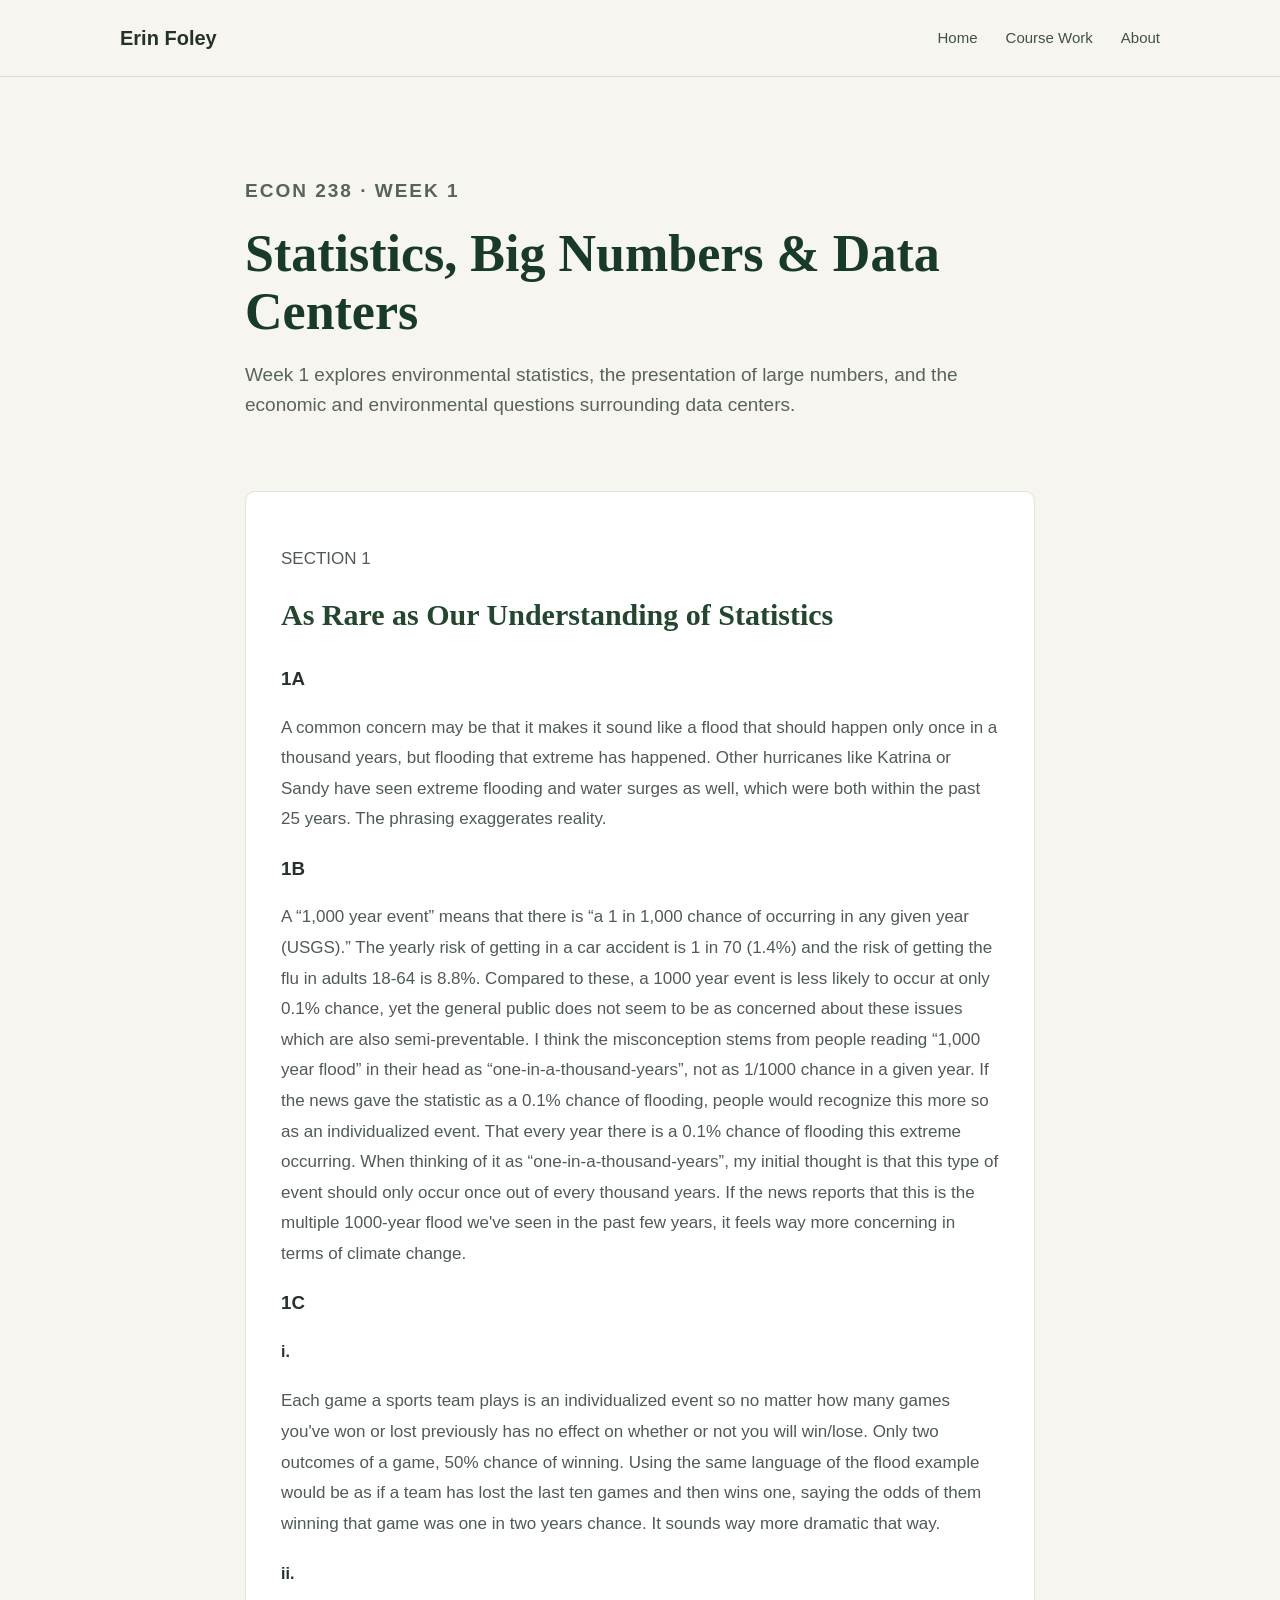
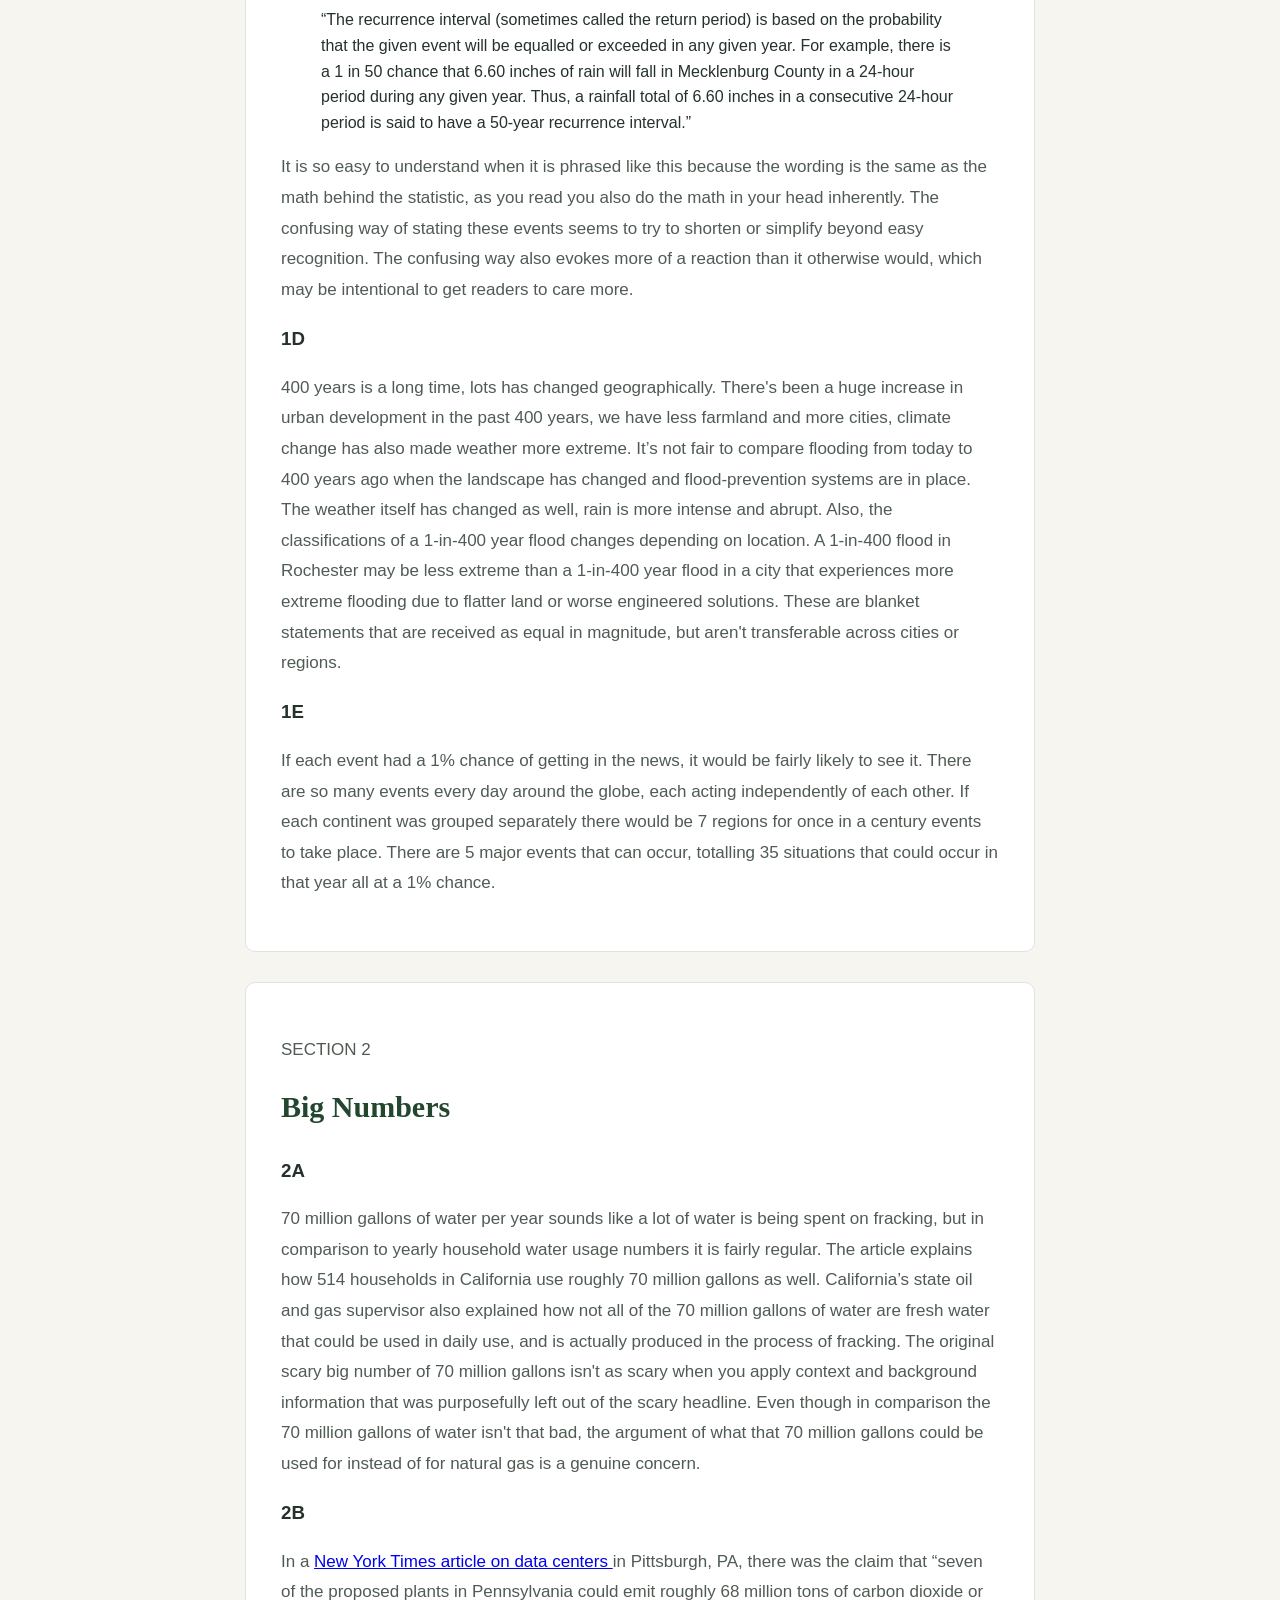
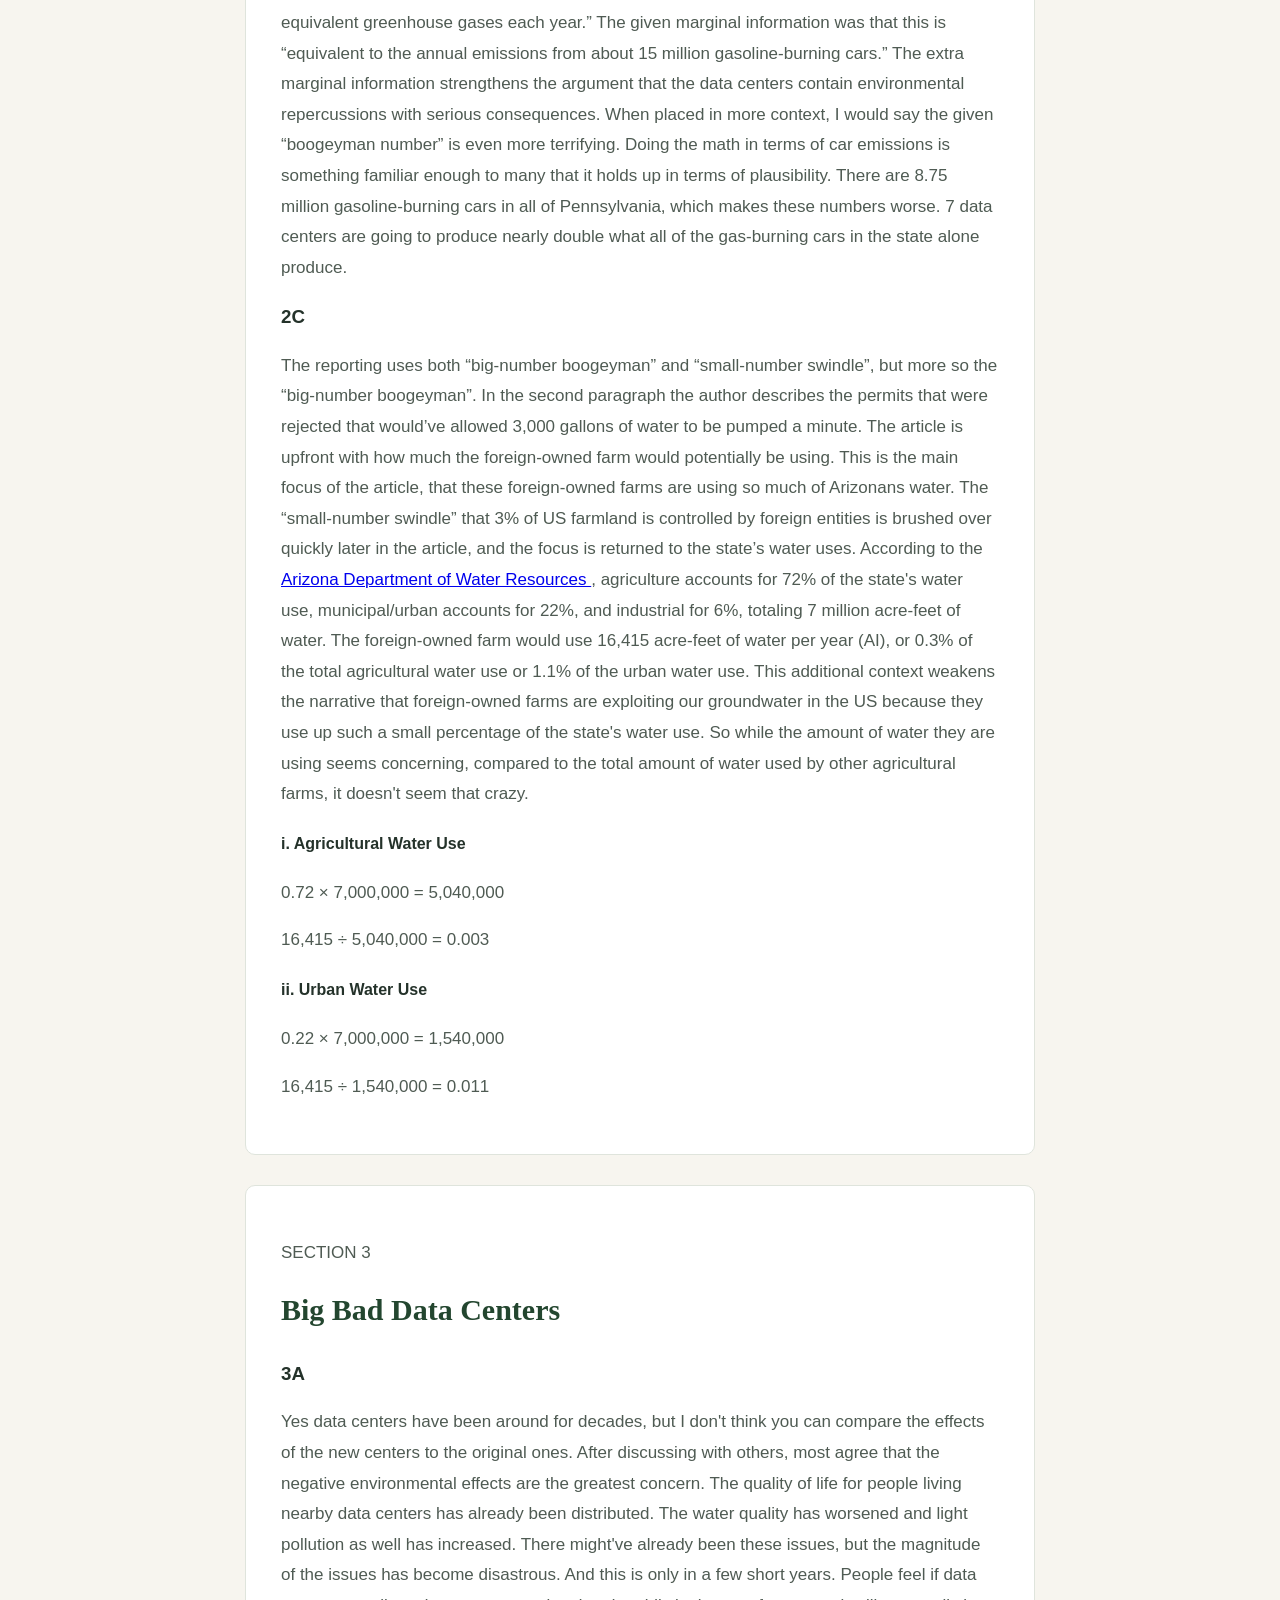
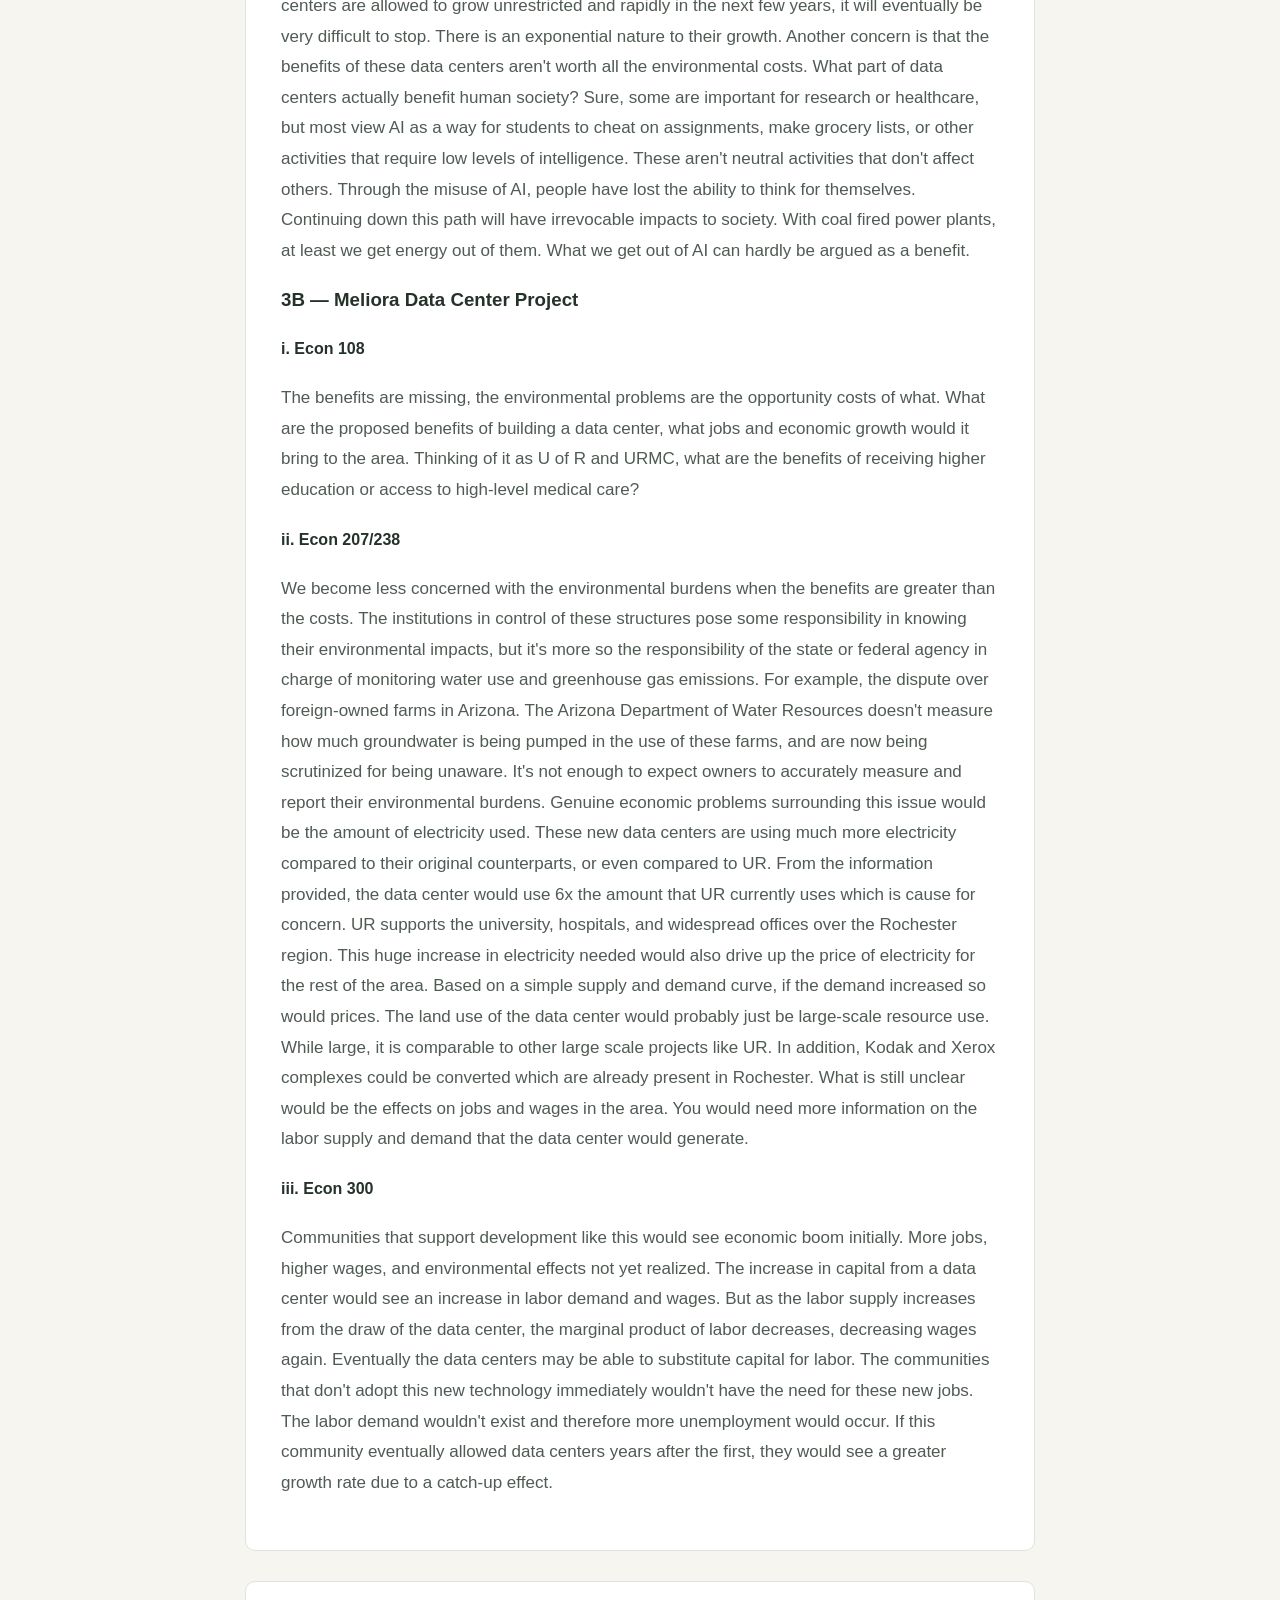
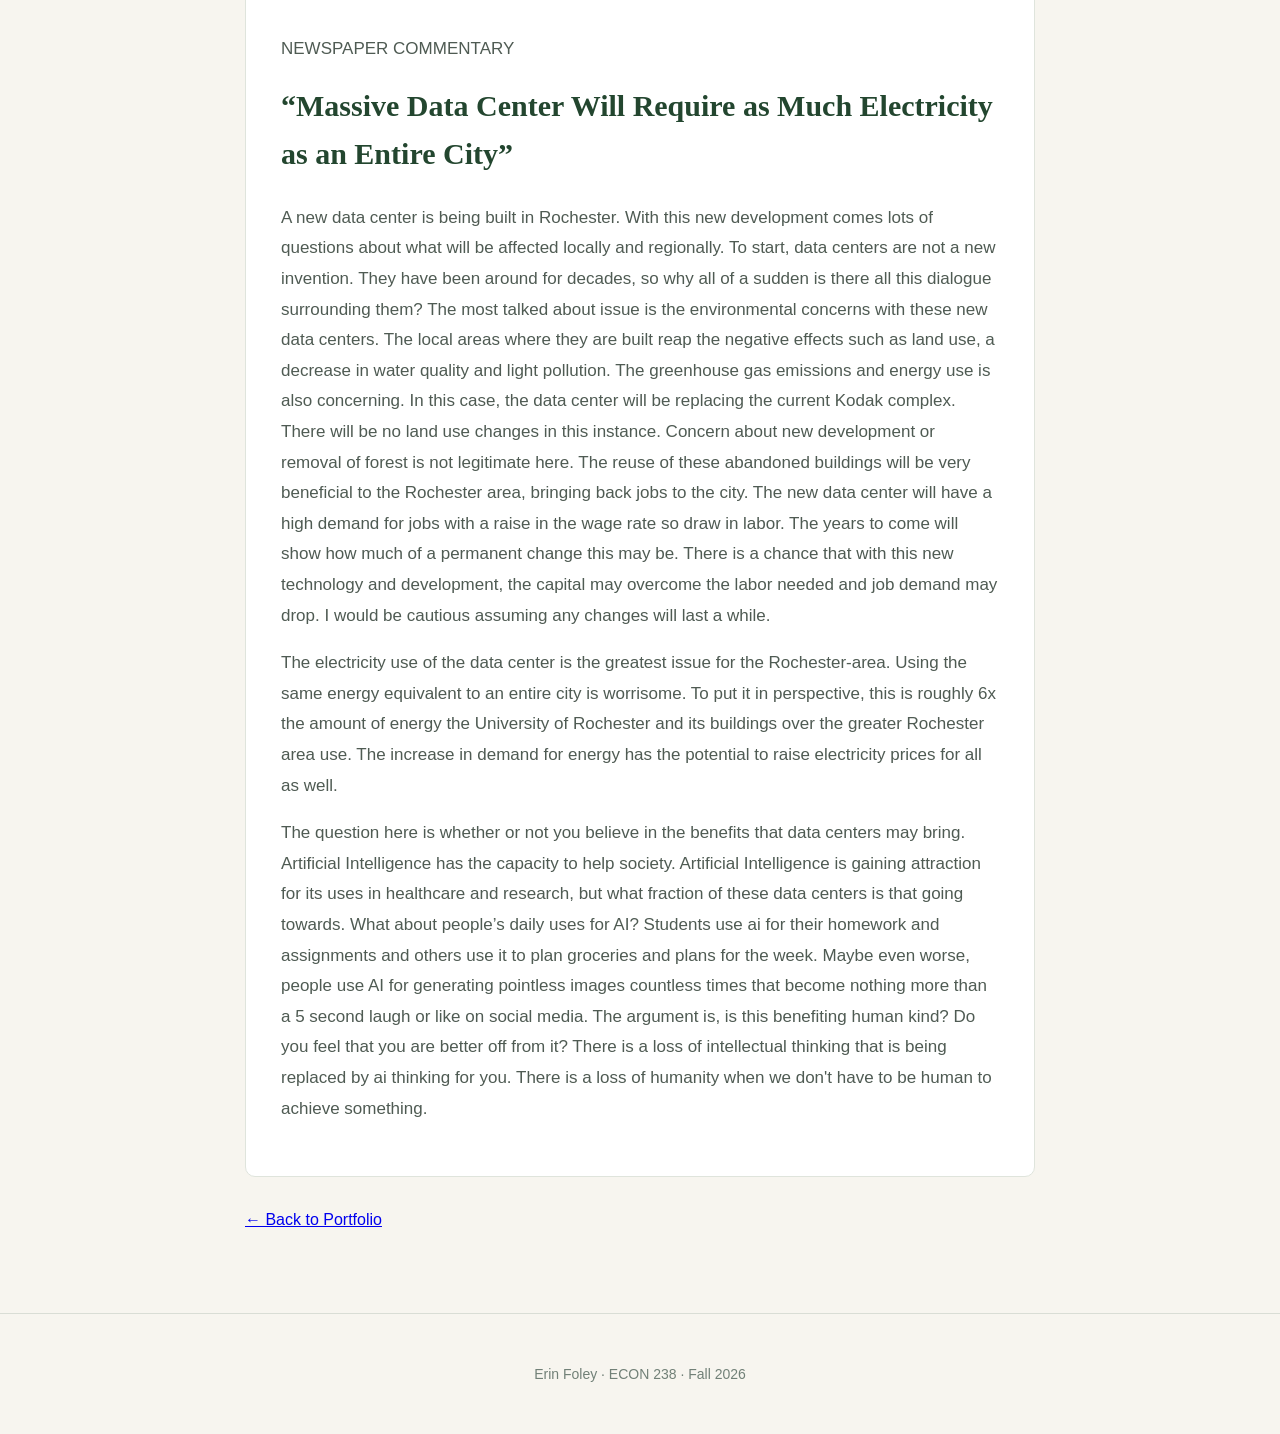
==== commit 1ef8f411: "week1.html" ====
--- a/week1.html
+++ b/week1.html
@@ -52,6 +52,7 @@
     </section>
 
 
+
     <!-- SECTION 1 -->
 
     <section class="assignment-section" id="section-1">
@@ -80,42 +81,24 @@
             A “1,000 year event” means that there is “a 1 in 1,000 chance of
             occurring in any given year (USGS).” The yearly risk of getting in
             a car accident is 1 in 70 (1.4%) and the risk of getting the flu in
-            adults 18-64 is 8.8%.
-        </p>
-
-        <p>
-            Compared to these, a 1000 year event is less likely to occur at
-            only 0.1% chance, yet the general public does not seem to be as
-            concerned about these issues which are also semi-preventable.
-        </p>
-
-        <p>
-            I think the misconception stems from people reading “1,000 year
-            flood” in their head as “one-in-a-thousand-years”, not as 1/1000
-            chance in a given year.
-        </p>
-
-        <p>
-            If the news gave the statistic as a 0.1% chance of flooding, people
-            would recognize this more so as an individualized event. That every
-            year there is a 0.1% chance of flooding this extreme occurring.
-        </p>
-
-        <p>
-            When thinking of it as “one-in-a-thousand-years”, my initial
-            thought is that this type of event should only occur once out of
-            every thousand years.
-        </p>
-
-        <p>
-            If the news reports that this is the multiple 1000-year flood we've
-            seen in the past few years, it feels way more concerning in terms
-            of climate change.
+            adults 18-64 is 8.8%. Compared to these, a 1000 year event is less
+            likely to occur at only 0.1% chance, yet the general public does not
+            seem to be as concerned about these issues which are also
+            semi-preventable. I think the misconception stems from people
+            reading “1,000 year flood” in their head as
+            “one-in-a-thousand-years”, not as 1/1000 chance in a given year.
+            If the news gave the statistic as a 0.1% chance of flooding,
+            people would recognize this more so as an individualized event.
+            That every year there is a 0.1% chance of flooding this extreme
+            occurring. When thinking of it as “one-in-a-thousand-years”, my
+            initial thought is that this type of event should only occur once
+            out of every thousand years. If the news reports that this is the
+            multiple 1000-year flood we've seen in the past few years, it
+            feels way more concerning in terms of climate change.
         </p>
 
 
         <h3>1C</h3>
-
 
         <h4>i.</h4>
 
@@ -123,14 +106,10 @@
             Each game a sports team plays is an individualized event so no
             matter how many games you've won or lost previously has no effect
             on whether or not you will win/lose. Only two outcomes of a game,
-            50% chance of winning.
-        </p>
-
-        <p>
-            Using the same language of the flood example would be as if a team
-            has lost the last ten games and then wins one, saying the odds of
-            them winning that game was one in two years chance. It sounds way
-            more dramatic that way.
+            50% chance of winning. Using the same language of the flood example
+            would be as if a team has lost the last ten games and then wins
+            one, saying the odds of them winning that game was one in two years
+            chance. It sounds way more dramatic that way.
         </p>
 
 
@@ -149,51 +128,30 @@
         <p>
             It is so easy to understand when it is phrased like this because
             the wording is the same as the math behind the statistic, as you
-            read you also do the math in your head inherently.
-        </p>
-
-        <p>
-            The confusing way of stating these events seems to try to shorten
-            or simplify beyond easy recognition. The confusing way also evokes
-            more of a reaction than it otherwise would, which may be
-            intentional to get readers to care more.
+            read you also do the math in your head inherently. The confusing
+            way of stating these events seems to try to shorten or simplify
+            beyond easy recognition. The confusing way also evokes more of a
+            reaction than it otherwise would, which may be intentional to get
+            readers to care more.
         </p>
 
 
         <h3>1D</h3>
 
         <p>
-            400 years is a long time, lots has changed geographically. There's
-            been a huge increase in urban development in the past 400 years,
-            we have less farmland and more cities, climate change has also made
-            weather more extreme.
-        </p>
-
-        <p>
-            It’s not fair to compare flooding from today to 400 years ago when
-            the landscape has changed and flood-prevention systems are in
-            place.
-        </p>
-
-        <p>
-            The weather itself has changed as well, rain is more intense and
-            abrupt.
-        </p>
-
-        <p>
-            Also, the classifications of a 1-in-400 year flood changes
-            depending on location.
-        </p>
-
-        <p>
-            A 1-in-400 flood in Rochester may be less extreme than a 1-in-400
-            year flood in a city that experiences more extreme flooding due to
-            flatter land or worse engineered solutions.
-        </p>
-
-        <p>
-            These are blanket statements that are received as equal in
-            magnitude, but aren't transferable across cities or regions.
+            400 years is a long time, lots has changed geographically.
+            There's been a huge increase in urban development in the past
+            400 years, we have less farmland and more cities, climate change
+            has also made weather more extreme. It’s not fair to compare
+            flooding from today to 400 years ago when the landscape has changed
+            and flood-prevention systems are in place. The weather itself has
+            changed as well, rain is more intense and abrupt. Also, the
+            classifications of a 1-in-400 year flood changes depending on
+            location. A 1-in-400 flood in Rochester may be less extreme than
+            a 1-in-400 year flood in a city that experiences more extreme
+            flooding due to flatter land or worse engineered solutions. These
+            are blanket statements that are received as equal in magnitude,
+            but aren't transferable across cities or regions.
         </p>
 
 
@@ -201,25 +159,16 @@
 
         <p>
             If each event had a 1% chance of getting in the news, it would be
-            fairly likely to see it.
-        </p>
-
-        <p>
-            There are so many events every day around the globe, each acting
-            independently of each other.
-        </p>
-
-        <p>
-            If each continent was grouped separately there would be 7 regions
-            for once in a century events to take place.
-        </p>
-
-        <p>
-            There are 5 major events that can occur, totalling 35 situations
-            that could occur in that year all at a 1% chance.
+            fairly likely to see it. There are so many events every day around
+            the globe, each acting independently of each other. If each
+            continent was grouped separately there would be 7 regions for once
+            in a century events to take place. There are 5 major events that
+            can occur, totalling 35 situations that could occur in that year
+            all at a 1% chance.
         </p>
 
     </section>
+
 
 
     <!-- SECTION 2 -->
@@ -236,33 +185,19 @@
         <h3>2A</h3>
 
         <p>
-            70 million gallons of water per year sounds like a lot of water is
-            being spent on fracking, but in comparison to yearly household
-            water usage numbers it is fairly regular.
-        </p>
-
-        <p>
-            The article explains how 514 households in California use roughly
-            70 million gallons as well.
-        </p>
-
-        <p>
-            California’s state oil and gas supervisor also explained how not
-            all of the 70 million gallons of water are fresh water that could
-            be used in daily use, and is actually produced in the process of
-            fracking.
-        </p>
-
-        <p>
-            The original scary big number of 70 million gallons isn't as scary
-            when you apply context and background information that was
-            purposefully left out of the scary headline.
-        </p>
-
-        <p>
-            Even though in comparison the 70 million gallons of water isn't
-            that bad, the argument of what that 70 million gallons could be
-            used for instead of for natural gas is a genuine concern.
+            70 million gallons of water per year sounds like a lot of water
+            is being spent on fracking, but in comparison to yearly household
+            water usage numbers it is fairly regular. The article explains how
+            514 households in California use roughly 70 million gallons as
+            well. California’s state oil and gas supervisor also explained how
+            not all of the 70 million gallons of water are fresh water that
+            could be used in daily use, and is actually produced in the process
+            of fracking. The original scary big number of 70 million gallons
+            isn't as scary when you apply context and background information
+            that was purposefully left out of the scary headline. Even though
+            in comparison the 70 million gallons of water isn't that bad, the
+            argument of what that 70 million gallons could be used for instead
+            of for natural gas is a genuine concern.
         </p>
 
 
@@ -276,79 +211,35 @@
                 New York Times article on data centers
             </a>
             in Pittsburgh, PA, there was the claim that “seven of the proposed
-            plants in Pennsylvania could emit roughly 68 million tons of
-            carbon dioxide or equivalent greenhouse gases each year.”
-        </p>
-
-        <p>
-            The given marginal information was that this is “equivalent to the
-            annual emissions from about 15 million gasoline-burning cars.”
-        </p>
-
-        <p>
-            The extra marginal information strengthens the argument that the
-            data centers contain environmental repercussions with serious
-            consequences.
-        </p>
-
-        <p>
+            plants in Pennsylvania could emit roughly 68 million tons of carbon
+            dioxide or equivalent greenhouse gases each year.” The given
+            marginal information was that this is “equivalent to the annual
+            emissions from about 15 million gasoline-burning cars.” The extra
+            marginal information strengthens the argument that the data centers
+            contain environmental repercussions with serious consequences.
             When placed in more context, I would say the given “boogeyman
-            number” is even more terrifying.
-        </p>
-
-        <p>
-            Doing the math in terms of car emissions is something familiar
-            enough to many that it holds up in terms of plausibility.
-        </p>
-
-        <p>
-            There are 8.75 million gasoline-burning cars in all of
-            Pennsylvania, which makes these numbers worse.
-        </p>
-
-        <p>
-            7 data centers are going to produce nearly double what all of the
+            number” is even more terrifying. Doing the math in terms of car
+            emissions is something familiar enough to many that it holds up in
+            terms of plausibility. There are 8.75 million gasoline-burning cars
+            in all of Pennsylvania, which makes these numbers worse. 7 data
+            centers are going to produce nearly double what all of the
             gas-burning cars in the state alone produce.
         </p>
 
 
         <h3>2C</h3>
 
-
-        <h4>i.</h4>
-
         <p>
             The reporting uses both “big-number boogeyman” and “small-number
-            swindle”, but more so the “big-number boogeyman”.
-        </p>
-
-        <p>
-            In the second paragraph the author describes the permits that were
-            rejected that would’ve allowed 3,000 gallons of water to be pumped
-            a minute.
-        </p>
-
-        <p>
-            The article is upfront with how much the foreign-owned farm would
-            potentially be using.
-        </p>
-
-        <p>
-            This is the main focus of the article, that these foreign-owned
-            farms are using so much of Arizonans water.
-        </p>
-
-        <p>
+            swindle”, but more so the “big-number boogeyman”. In the second
+            paragraph the author describes the permits that were rejected that
+            would’ve allowed 3,000 gallons of water to be pumped a minute. The
+            article is upfront with how much the foreign-owned farm would
+            potentially be using. This is the main focus of the article, that
+            these foreign-owned farms are using so much of Arizonans water.
             The “small-number swindle” that 3% of US farmland is controlled by
             foreign entities is brushed over quickly later in the article, and
-            the focus is returned to the state’s water uses.
-        </p>
-
-
-        <h4>ii.</h4>
-
-        <p>
-            According to the
+            the focus is returned to the state’s water uses. According to the
             <a href="https://www.arizonawaterfacts.com/water-your-facts"
                target="_blank"
                rel="noopener noreferrer">
@@ -356,31 +247,21 @@
             </a>,
             agriculture accounts for 72% of the state's water use,
             municipal/urban accounts for 22%, and industrial for 6%, totaling
-            7 million acre-feet of water.
-        </p>
-
-        <p>
-            The foreign-owned farm would use 16,415 acre-feet of water per
-            year (AI), or 0.3% of the total agricultural water use or 1.1% of
-            the urban water use.
-        </p>
-
-        <p>
-            This additional context weakens the narrative that foreign-owned
-            farms are exploiting our groundwater in the US because they use up
-            such a small percentage of the state's water use.
-        </p>
-
-        <p>
-            So while the amount of water they are using seems concerning,
-            compared to the total amount of water used by other agricultural
-            farms, it doesn't seem that crazy.
-        </p>
-
+            7 million acre-feet of water. The foreign-owned farm would use
+            16,415 acre-feet of water per year (AI), or 0.3% of the total
+            agricultural water use or 1.1% of the urban water use. This
+            additional context weakens the narrative that foreign-owned farms
+            are exploiting our groundwater in the US because they use up such
+            a small percentage of the state's water use. So while the amount
+            of water they are using seems concerning, compared to the total
+            amount of water used by other agricultural farms, it doesn't seem
+            that crazy.
+        </p>
+
+
+        <h4>i. Agricultural Water Use</h4>
 
         <div class="calculation-box">
-
-            <h4>Calculations</h4>
 
             <p>
                 0.72 × 7,000,000 = 5,040,000
@@ -390,6 +271,13 @@
                 16,415 ÷ 5,040,000 = 0.003
             </p>
 
+        </div>
+
+
+        <h4>ii. Urban Water Use</h4>
+
+        <div class="calculation-box">
+
             <p>
                 0.22 × 7,000,000 = 1,540,000
             </p>
@@ -403,6 +291,7 @@
     </section>
 
 
+
     <!-- SECTION 3 -->
 
     <section class="assignment-section" id="data-centers">
@@ -419,67 +308,26 @@
         <p>
             Yes data centers have been around for decades, but I don't think
             you can compare the effects of the new centers to the original
-            ones.
-        </p>
-
-        <p>
-            After discussing with others, most agree that the negative
-            environmental effects are the greatest concern.
-        </p>
-
-        <p>
-            The quality of life for people living nearby data centers has
-            already been distributed. The water quality has worsened and light
-            pollution as well has increased.
-        </p>
-
-        <p>
-            There might've already been these issues, but the magnitude of the
-            issues has become disastrous. And this is only in a few short
-            years.
-        </p>
-
-        <p>
-            People feel if data centers are allowed to grow unrestricted and
-            rapidly in the next few years, it will eventually be very
-            difficult to stop.
-        </p>
-
-        <p>
-            There is an exponential nature to their growth.
-        </p>
-
-        <p>
-            Another concern is that the benefits of these data centers aren't
-            worth all the environmental costs.
-        </p>
-
-        <p>
-            What part of data centers actually benefit human society?
-        </p>
-
-        <p>
-            Sure, some are important for research or healthcare, but most view
-            AI as a way for students to cheat on assignments, make grocery
-            lists, or other activities that require low levels of intelligence.
-        </p>
-
-        <p>
-            These aren't neutral activities that don't affect others.
-        </p>
-
-        <p>
-            Through the misuse of AI, people have lost the ability to think for
-            themselves.
-        </p>
-
-        <p>
-            Continuing down this path will have irrevocable impacts to society.
-        </p>
-
-        <p>
-            With coal fired power plants, at least we get energy out of them.
-            What we get out of AI can hardly be argued as a benefit.
+            ones. After discussing with others, most agree that the negative
+            environmental effects are the greatest concern. The quality of life
+            for people living nearby data centers has already been distributed.
+            The water quality has worsened and light pollution as well has
+            increased. There might've already been these issues, but the
+            magnitude of the issues has become disastrous. And this is only in
+            a few short years. People feel if data centers are allowed to grow
+            unrestricted and rapidly in the next few years, it will eventually
+            be very difficult to stop. There is an exponential nature to their
+            growth. Another concern is that the benefits of these data centers
+            aren't worth all the environmental costs. What part of data centers
+            actually benefit human society? Sure, some are important for
+            research or healthcare, but most view AI as a way for students to
+            cheat on assignments, make grocery lists, or other activities that
+            require low levels of intelligence. These aren't neutral activities
+            that don't affect others. Through the misuse of AI, people have
+            lost the ability to think for themselves. Continuing down this path
+            will have irrevocable impacts to society. With coal fired power
+            plants, at least we get energy out of them. What we get out of AI
+            can hardly be argued as a benefit.
         </p>
 
 
@@ -490,17 +338,11 @@
 
         <p>
             The benefits are missing, the environmental problems are the
-            opportunity costs of what.
-        </p>
-
-        <p>
-            What are the proposed benefits of building a data center, what jobs
-            and economic growth would it bring to the area.
-        </p>
-
-        <p>
-            Thinking of it as U of R and URMC, what are the benefits of
-            receiving higher education or access to high-level medical care?
+            opportunity costs of what. What are the proposed benefits of
+            building a data center, what jobs and economic growth would it
+            bring to the area. Thinking of it as U of R and URMC, what are
+            the benefits of receiving higher education or access to high-level
+            medical care?
         </p>
 
 
@@ -508,84 +350,32 @@
 
         <p>
             We become less concerned with the environmental burdens when the
-            benefits are greater than the costs.
-        </p>
-
-        <p>
-            The institutions in control of these structures pose some
-            responsibility in knowing their environmental impacts, but it's
-            more so the responsibility of the state or federal agency in
-            charge of monitoring water use and greenhouse gas emissions.
-        </p>
-
-        <p>
-            For example, the dispute over foreign-owned farms in Arizona.
-        </p>
-
-        <p>
-            The Arizona Department of Water Resources doesn't measure how much
-            groundwater is being pumped in the use of these farms, and are now
-            being scrutinized for being unaware.
-        </p>
-
-        <p>
-            It's not enough to expect owners to accurately measure and report
-            their environmental burdens.
-        </p>
-
-        <p>
-            Genuine economic problems surrounding this issue would be the
-            amount of electricity used.
-        </p>
-
-        <p>
+            benefits are greater than the costs. The institutions in control of
+            these structures pose some responsibility in knowing their
+            environmental impacts, but it's more so the responsibility of the
+            state or federal agency in charge of monitoring water use and
+            greenhouse gas emissions. For example, the dispute over
+            foreign-owned farms in Arizona. The Arizona Department of Water
+            Resources doesn't measure how much groundwater is being pumped in
+            the use of these farms, and are now being scrutinized for being
+            unaware. It's not enough to expect owners to accurately measure and
+            report their environmental burdens. Genuine economic problems
+            surrounding this issue would be the amount of electricity used.
             These new data centers are using much more electricity compared to
-            their original counterparts, or even compared to UR.
-        </p>
-
-        <p>
-            From the information provided, the data center would use 6x the
-            amount that UR currently uses which is cause for concern.
-        </p>
-
-        <p>
-            UR supports the university, hospitals, and widespread offices over
-            the Rochester region.
-        </p>
-
-        <p>
-            This huge increase in electricity needed would also drive up the
-            price of electricity for the rest of the area.
-        </p>
-
-        <p>
-            Based on a simple supply and demand curve, if the demand increased
-            so would prices.
-        </p>
-
-        <p>
-            The land use of the data center would probably just be large-scale
-            resource use.
-        </p>
-
-        <p>
-            While large, it is comparable to other large scale projects like
-            UR.
-        </p>
-
-        <p>
-            In addition, Kodak and Xerox complexes could be converted which
-            are already present in Rochester.
-        </p>
-
-        <p>
-            What is still unclear would be the effects on jobs and wages in the
-            area.
-        </p>
-
-        <p>
-            You would need more information on the labor supply and demand that
-            the data center would generate.
+            their original counterparts, or even compared to UR. From the
+            information provided, the data center would use 6x the amount that
+            UR currently uses which is cause for concern. UR supports the
+            university, hospitals, and widespread offices over the Rochester
+            region. This huge increase in electricity needed would also drive
+            up the price of electricity for the rest of the area. Based on a
+            simple supply and demand curve, if the demand increased so would
+            prices. The land use of the data center would probably just be
+            large-scale resource use. While large, it is comparable to other
+            large scale projects like UR. In addition, Kodak and Xerox
+            complexes could be converted which are already present in
+            Rochester. What is still unclear would be the effects on jobs and
+            wages in the area. You would need more information on the labor
+            supply and demand that the data center would generate.
         </p>
 
 
@@ -593,41 +383,16 @@
 
         <p>
             Communities that support development like this would see economic
-            boom initially.
-        </p>
-
-        <p>
-            More jobs, higher wages, and environmental effects not yet
-            realized.
-        </p>
-
-        <p>
-            The increase in capital from a data center would see an increase
-            in labor demand and wages.
-        </p>
-
-        <p>
-            But as the labor supply increases from the draw of the data center,
-            the marginal product of labor decreases, decreasing wages again.
-        </p>
-
-        <p>
-            Eventually the data centers may be able to substitute capital for
-            labor.
-        </p>
-
-        <p>
-            The communities that don't adopt this new technology immediately
-            wouldn't have the need for these new jobs.
-        </p>
-
-        <p>
-            The labor demand wouldn't exist and therefore more unemployment
-            would occur.
-        </p>
-
-        <p>
-            If this community eventually allowed data centers years after the
+            boom initially. More jobs, higher wages, and environmental effects
+            not yet realized. The increase in capital from a data center would
+            see an increase in labor demand and wages. But as the labor supply
+            increases from the draw of the data center, the marginal product of
+            labor decreases, decreasing wages again. Eventually the data
+            centers may be able to substitute capital for labor. The
+            communities that don't adopt this new technology immediately
+            wouldn't have the need for these new jobs. The labor demand
+            wouldn't exist and therefore more unemployment would occur. If
+            this community eventually allowed data centers years after the
             first, they would see a greater growth rate due to a catch-up
             effect.
         </p>
@@ -635,11 +400,14 @@
     </section>
 
 
+
     <!-- NEWSPAPER COMMENTARY -->
 
     <section class="assignment-section" id="newspaper-commentary">
 
-        <p class="assignment-label">NEWSPAPER COMMENTARY</p>
+        <p class="assignment-label">
+            NEWSPAPER COMMENTARY
+        </p>
 
         <h2>
             “Massive Data Center Will Require as Much Electricity as an Entire City”
@@ -648,132 +416,55 @@
         <p>
             A new data center is being built in Rochester. With this new
             development comes lots of questions about what will be affected
-            locally and regionally.
-        </p>
-
-        <p>
-            To start, data centers are not a new invention. They have been
-            around for decades, so why all of a sudden is there all this
-            dialogue surrounding them?
-        </p>
-
-        <p>
-            The most talked about issue is the environmental concerns with
-            these new data centers.
-        </p>
-
-        <p>
-            The local areas where they are built reap the negative effects
-            such as land use, a decrease in water quality and light pollution.
-        </p>
-
-        <p>
-            The greenhouse gas emissions and energy use is also concerning.
-        </p>
-
-        <p>
-            In this case, the data center will be replacing the current Kodak
-            complex. There will be no land use changes in this instance.
-        </p>
-
-        <p>
-            Concern about new development or removal of forest is not
-            legitimate here.
-        </p>
-
-        <p>
-            The reuse of these abandoned buildings will be very beneficial to
-            the Rochester area, bringing back jobs to the city.
-        </p>
-
-        <p>
-            The new data center will have a high demand for jobs with a raise
-            in the wage rate so draw in labor.
-        </p>
-
-        <p>
-            The years to come will show how much of a permanent change this may
-            be.
-        </p>
-
-        <p>
-            There is a chance that with this new technology and development,
-            the capital may overcome the labor needed and job demand may drop.
-        </p>
-
-        <p>
-            I would be cautious assuming any changes will last a while.
+            locally and regionally. To start, data centers are not a new
+            invention. They have been around for decades, so why all of a
+            sudden is there all this dialogue surrounding them? The most talked
+            about issue is the environmental concerns with these new data
+            centers. The local areas where they are built reap the negative
+            effects such as land use, a decrease in water quality and light
+            pollution. The greenhouse gas emissions and energy use is also
+            concerning. In this case, the data center will be replacing the
+            current Kodak complex. There will be no land use changes in this
+            instance. Concern about new development or removal of forest is not
+            legitimate here. The reuse of these abandoned buildings will be
+            very beneficial to the Rochester area, bringing back jobs to the
+            city. The new data center will have a high demand for jobs with a
+            raise in the wage rate so draw in labor. The years to come will
+            show how much of a permanent change this may be. There is a chance
+            that with this new technology and development, the capital may
+            overcome the labor needed and job demand may drop. I would be
+            cautious assuming any changes will last a while.
         </p>
 
         <p>
             The electricity use of the data center is the greatest issue for
-            the Rochester-area.
-        </p>
-
-        <p>
-            Using the same energy equivalent to an entire city is worrisome.
-        </p>
-
-        <p>
-            To put it in perspective, this is roughly 6x the amount of energy
-            the University of Rochester and its buildings over the greater
-            Rochester area use.
-        </p>
-
-        <p>
-            The increase in demand for energy has the potential to raise
-            electricity prices for all as well.
+            the Rochester-area. Using the same energy equivalent to an entire
+            city is worrisome. To put it in perspective, this is roughly 6x
+            the amount of energy the University of Rochester and its buildings
+            over the greater Rochester area use. The increase in demand for
+            energy has the potential to raise electricity prices for all as
+            well.
         </p>
 
         <p>
             The question here is whether or not you believe in the benefits
-            that data centers may bring.
-        </p>
-
-        <p>
-            Artificial Intelligence has the capacity to help society.
-        </p>
-
-        <p>
-            Artificial Intelligence is gaining attraction for its uses in
-            healthcare and research, but what fraction of these data centers is
-            that going towards.
-        </p>
-
-        <p>
-            What about people’s daily uses for AI?
-        </p>
-
-        <p>
-            Students use ai for their homework and assignments and others use
-            it to plan groceries and plans for the week.
-        </p>
-
-        <p>
-            Maybe even worse, people use AI for generating pointless images
-            countless times that become nothing more than a 5 second laugh or
-            like on social media.
-        </p>
-
-        <p>
-            The argument is, is this benefiting human kind?
-        </p>
-
-        <p>
-            Do you feel that you are better off from it?
-        </p>
-
-        <p>
-            There is a loss of intellectual thinking that is being replaced by
-            ai thinking for you.
-        </p>
-
-        <p>
-            There is a loss of humanity when we don't have to be human to
-            achieve something.
+            that data centers may bring. Artificial Intelligence has the
+            capacity to help society. Artificial Intelligence is gaining
+            attraction for its uses in healthcare and research, but what
+            fraction of these data centers is that going towards. What about
+            people’s daily uses for AI? Students use ai for their homework and
+            assignments and others use it to plan groceries and plans for the
+            week. Maybe even worse, people use AI for generating pointless
+            images countless times that become nothing more than a 5 second
+            laugh or like on social media. The argument is, is this benefiting
+            human kind? Do you feel that you are better off from it? There is
+            a loss of intellectual thinking that is being replaced by ai
+            thinking for you. There is a loss of humanity when we don't have
+            to be human to achieve something.
         </p>
 
     </section>
+
 
 
     <div class="back-home">
@@ -793,5 +484,6 @@
     </p>
 </footer>
 
+
 </body>
 </html>
